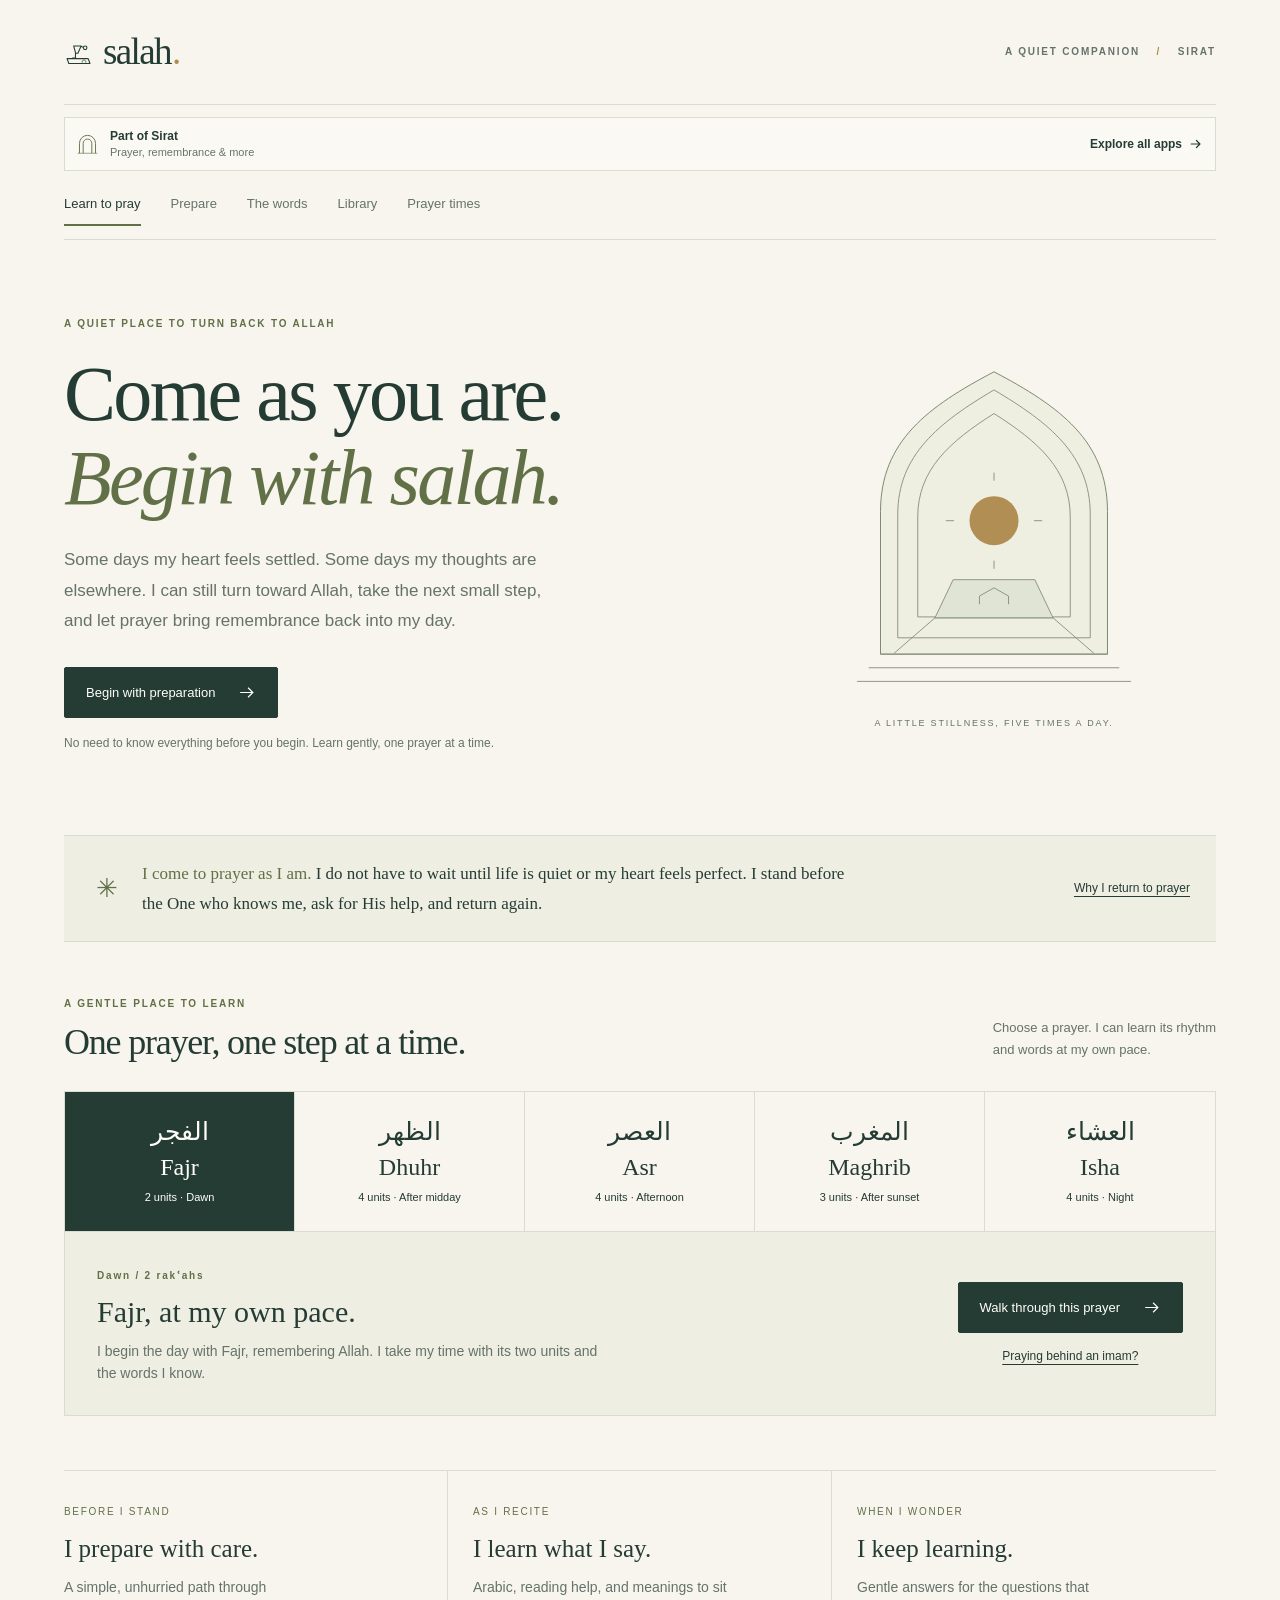
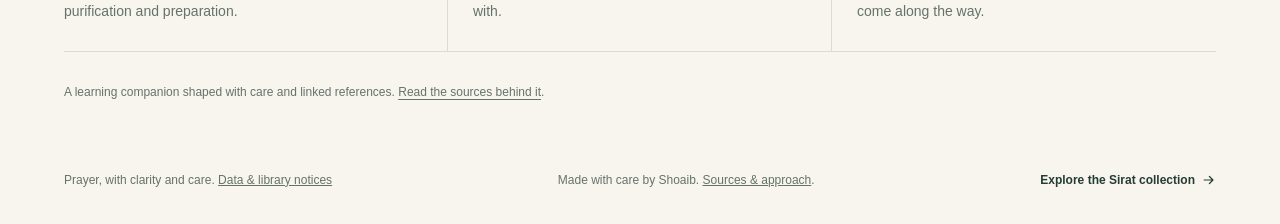
==== apps/web/index.html @ 53ff070e "Rewrite salah learning copy with a warmer voice" ====
<!doctype html>
<html lang="en">
<head>
  <meta charset="utf-8">
  <meta name="viewport" content="width=device-width, initial-scale=1">
  <meta name="color-scheme" content="light">
  <meta http-equiv="Content-Security-Policy" content="default-src 'self'; script-src 'self' 'wasm-unsafe-eval'; worker-src 'self'; connect-src 'self'; style-src 'self'; img-src 'self'; font-src 'self'; object-src 'none'; base-uri 'none'; form-action 'none'">
  <meta name="referrer" content="no-referrer">
  <link rel="icon" href="./salah-icon.png" type="image/png" sizes="512x512">
  <link rel="apple-touch-icon" href="./salah-icon.png">
  <title>Salah — Prayer, with clarity and care</title>
  <meta name="description" content="A quiet companion for learning salah, returning to prayer and understanding its words, one step at a time.">
  <link rel="stylesheet" href="./style.css">
  <link rel="stylesheet" href="./learn.css">
  <script type="module" src="./learn.js"></script>
</head>
<body>
  <a class="skip-link" href="#main-content">Skip to content</a>
  <div class="page">
    <header class="masthead">
      <a class="wordmark" href="./" aria-label="Salah home"><svg class="shared-mark" viewBox="0 0 48 48" fill="none" aria-hidden="true"><g stroke="currentColor" stroke-width="1.8" stroke-linecap="round" stroke-linejoin="round"><circle cx="35" cy="17" r="3"/><path d="M16 14h12l3 2M28 15l-5 11h-4M16 14l3 11v9h-5"/><path d="M5 35h35l3 8H8Z"/><path d="M30 41v-2l3-2 3 2v2" stroke-width="1.1"/></g></svg> salah<span class="wordmark-dot">.</span></a>
      <span class="edition">A QUIET COMPANION <span aria-hidden="true">/</span> SIRAT</span>
    </header>
    <nav class="collection-trail" aria-label="Sirat app collection"><a href="https://sirat-apps.pages.dev/" aria-label="Explore all apps in Sirat"><svg class="collection-trail-mark" viewBox="0 0 34 38" fill="none" aria-hidden="true"><path d="M4 34V18a13 13 0 0 1 26 0v16M10 34V18a7 7 0 0 1 14 0v16" stroke="currentColor" stroke-width="1.5"/><path d="M1 34h32" stroke="currentColor"/></svg><span class="collection-trail-copy"><strong>Part of Sirat</strong><small>Prayer, remembrance &amp; more</small></span><span class="collection-trail-action">Explore all apps<svg viewBox="0 0 16 16" fill="none" aria-hidden="true"><path d="M2.5 8h10m-4-4 4 4-4 4"/></svg></span></a></nav>
    <nav class="app-nav" aria-label="Salah sections">
        <a href="#learn">Learn to pray</a><a href="#prepare">Prepare</a><a href="#words">The words</a><a href="#library">Library</a><a href="#times">Prayer times</a>
      </nav>
    <main id="main-content" tabindex="-1">
      <section data-view="learn" class="learn-home" aria-labelledby="learn-title">
        <div class="learn-hero"><div><p class="eyebrow">A QUIET PLACE TO TURN BACK TO ALLAH</p>
          <h1 id="learn-title">Come as you are.<br><em>Begin with salah.</em></h1>
          <p class="hero-copy">Some days my heart feels settled. Some days my thoughts are elsewhere. I can still turn toward Allah, take the next small step, and let prayer bring remembrance back into my day.</p>
          <a class="solid-link" href="#prepare">Begin with preparation <svg viewBox="0 0 24 24" aria-hidden="true"><path d="M4 12h16m-6-6 6 6-6 6"/></svg></a>
          <p class="hero-footnote">No need to know everything before you begin. Learn gently, one prayer at a time.</p>
        </div><div class="prayer-art" aria-hidden="true"><svg viewBox="0 0 350 380" fill="none"><path class="arch-outer" d="M50 335V178C50 100 103 62 175 24c72 38 125 76 125 154v157Z"/><path d="M69 317V181c0-65 45-101 106-137 61 36 106 72 106 137v136Z"/><path d="M91 294V184c0-52 35-83 84-114 49 31 84 62 84 114v110Z"/><path d="M50 335h250M37 350h276M24 365h302M110 295h130"/><circle cx="175" cy="188" r="27"/><path d="M175 144v-9m0 106v-9m44-44h9m-106 0h9M65 334l45-39m175 39-45-39"/><path class="art-mat" d="M110 295l20-42h90l20 42Z"/><path d="M159 280v-9l16-9 16 9v9"/></svg><span>A LITTLE STILLNESS, FIVE TIMES A DAY.</span></div></div>
        <div class="heart-note"><span class="heart-note-mark" aria-hidden="true">✳</span><p><strong>I come to prayer as I am.</strong> I do not have to wait until life is quiet or my heart feels perfect. I stand before the One who knows me, ask for His help, and return again.</p><a href="#library/importance">Why I return to prayer</a></div>
        <div class="learn-heading"><div><p class="eyebrow">A GENTLE PLACE TO LEARN</p><h2>One prayer, one step at a time.</h2></div><p>Choose a prayer. I can learn its rhythm<br>and words at my own pace.</p></div>
        <div id="prayer-picker" class="prayer-picker" aria-label="Choose a prayer"></div>
        <div class="prayer-preview"><div><span id="prayer-kicker" class="eyebrow"></span><h3 id="prayer-name"></h3><p id="prayer-description"></p></div><div class="preview-action"><button id="start-guide" class="solid-link" type="button">Walk through this prayer <svg viewBox="0 0 24 24" aria-hidden="true"><path d="M4 12h16m-6-6 6 6-6 6"/></svg></button><a href="#library/congregation">Praying behind an imam?</a></div></div>
        <div class="learning-path"><a href="#prepare"><span>BEFORE I STAND</span><h3>I prepare with care.</h3><p>A simple, unhurried path through purification and preparation.</p></a><a href="#words"><span>AS I RECITE</span><h3>I learn what I say.</h3><p>Arabic, reading help, and meanings to sit with.</p></a><a href="#library"><span>WHEN I WONDER</span><h3>I keep learning.</h3><p>Gentle answers for the questions that come along the way.</p></a></div>
        <p class="editorial-note">A learning companion shaped with care and linked references. <a href="#sources">Read the sources behind it</a>.</p>
      </section>
      <section data-view="walk" hidden aria-labelledby="walk-title">
        <div class="section-head"><p class="eyebrow">I LEARN, ONE MOVEMENT AT A TIME</p><h1 id="walk-title">My prayer,<br><em>step by step.</em></h1><p>I can read and practise beforehand. When I pray, I turn my attention to Allah and leave the screen aside.</p></div>
        <div class="walk-toolbar"><a href="#learn">Choose another prayer</a><label class="inline-check"><input id="seated" type="checkbox"> Show guidance for limited mobility</label></div>
        <p id="ability-note" class="context-note" hidden>I stand when able; if I cannot, I sit, or lie on my side if sitting is not possible. If I cannot prostrate, I indicate it lower than bowing. I pray according to my ability. <a href="#library/ability">Read the guidance</a>.</p>
        <div class="walk-layout"><aside class="step-outline"><label for="step-jump">Jump to a step</label><select id="step-jump"></select><ol id="step-list"></ol></aside><div><article id="step-content" class="step-content" tabindex="-1"></article><div class="walk-controls"><button id="step-back" type="button">Previous</button><span id="step-progress" role="status"></span><button id="step-next" class="solid-link" type="button">Next step</button></div></div></div>
      </section>
      <section data-view="prepare" hidden aria-labelledby="prepare-title">
        <div class="section-head"><p class="eyebrow">BEFORE I STAND BEFORE ALLAH</p><h1 id="prepare-title">A little preparation.<br><em>Then I begin.</em></h1><p>I take a moment to prepare, without turning preparation into a burden. I do what I can with care, then place my trust in Allah.</p></div>
        <div class="essentials"><div><span>01</span><h3>I make room</h3><p>I look for a clean place, face the Qiblah as I am able, and let the day wait for a few moments.</p></div><div><span>02</span><h3>I prepare</h3><p>I attend to purification and suitable covering, taking each step gently and without excess.</p></div><div><span>03</span><h3>I turn with intention</h3><p>I know which prayer I am offering. What I carry in my heart is for Allah; no spoken formula is needed here.</p></div></div>
        <div class="learn-heading"><div><p class="eyebrow">WUḌŪ / ABLUTION</p><h2>I wash with care.</h2></div><p>One step at a time.<br>There is no need to rush.</p></div>
        <div class="wudu-layout"><div id="wudu-list" class="wudu-list" aria-label="Wuḍū steps"></div><article id="wudu-content" class="wudu-content" tabindex="-1"></article></div>
        <div class="learning-path"><a href="#library/footwear"><span>WHEN I NEED IT</span><h3>I learn about wiping over socks.</h3><p>A practical concession, with its conditions explained simply.</p></a><a href="#library/tayammum"><span>WHEN WATER IS NOT AN OPTION</span><h3>I learn tayammum.</h3><p>A clear beginning for purification with clean earth.</p></a><a href="#learn"><span>WHEN I AM READY</span><h3>I begin the prayer.</h3><p>I can walk through its rhythm, at my own pace.</p></a></div>
      </section>
      <section data-view="words" hidden aria-labelledby="words-title">
        <div class="section-head"><p class="eyebrow">WORDS THAT BRING ME BACK</p><h1 id="words-title">I learn the words.<br><em>I let them settle.</em></h1><p>I can begin with what I know and keep learning. The reading aid is here to help me start; a teacher can help me hear and shape each Arabic sound.</p></div>
        <div class="reader-tools"><label for="word-search">Find a recitation<input id="word-search" type="search" maxlength="100" placeholder="Try Fatiha, bowing or forgiveness"></label><label class="inline-check"><input id="show-translit" type="checkbox" checked> Reading aid</label><label class="inline-check"><input id="show-meaning" type="checkbox" checked> Meaning</label></div>
        <p id="word-count" class="result-count" role="status"></p><div id="word-list" class="word-list"></div>
        <p class="editorial-note">Qur’an: Ḥafṣ / Uthmani text, with Muhammad A. S. Abdel Haleem’s English translation, verified through quran.ai on 11 October 2026. Other English meanings are original study renderings, not Qur’an translations. <a href="#sources">Sources &amp; wording notes</a>.</p>
      </section>
      <section data-view="library" hidden aria-labelledby="library-title">
        <div class="section-head"><p class="eyebrow">QUESTIONS ARE PART OF LEARNING</p><h1 id="library-title">Room for<br><em>what I wonder.</em></h1><p>I do not have to understand everything in one sitting. I can find a simple explanation, read its source, and take the next step when I am ready.</p></div>
        <label class="library-search" for="topic-search">What would you like to understand?<input id="topic-search" type="search" maxlength="100" placeholder="Try socks, sitting, imam or prayer times"></label>
        <div id="topic-filters" class="topic-filters" aria-label="Filter topics"></div><p id="topic-count" class="result-count" role="status"></p><div id="topic-list" class="topic-list"></div>
      </section>
      <section data-view="sources" hidden aria-labelledby="sources-title">
        <div class="section-head"><p class="eyebrow">SOURCES, WITH GRATITUDE</p><h1 id="sources-title">I learn with care.<br><em>I name my sources.</em></h1><p>These notes are a starting point for learning. I keep the references close, and I turn to a trusted teacher when a personal question needs more care.</p></div>
        <div class="source-layout"><article class="source-book"><span class="eyebrow">MAIN READING REFERENCE</span><h2>A Simple Guide to<br>the Prophet’s Prayer</h2><p>Abu Khadeejah Abdul-Wāhid Alam<br>Salafi Publications · Third edition, November 2021<br>ISBN 9781902727585</p><p>Based on Shaykh Al-Albānī’s description of the prayer. This companion was shaped by reading the complete 59-page PDF.</p><a class="solid-link" href="https://abukhadeejah.com/prophets-prayer-beginners-illustrations/">Visit the author’s original guide</a></article>
        <div class="source-notes"><h3>How I shaped these notes</h3><p>I wrote original, brief explanations to help a learner follow one coherent beginner path. The main reading reference is the prayer description by Shaykh Al-Albānī, presented for English readers by Abu Khadeejah Abd al-Wāhid Alam. I do not reproduce or rehost their PDF, illustrations, or pages, and this companion is not endorsed by its author or publisher.</p><h3>My intention here</h3><p>I hope these words make it easier to learn and return to prayer. I am not a scholar, and this companion has not received independent scholarly review. It is a learning aid, not a fatwa or a judgment on anyone’s worship. For personal rulings, ask a qualified teacher you trust; for recitation, learn with someone who can listen and help.</p><h3>Respecting the source</h3><p>The PDF is © Salafi Publications 2021, all rights reserved. Its website explains the conditions for sharing and reuse. I link to the original rather than copy it here. Page links open the relevant place in that source.</p></div></div>
        <div class="source-bottom"><h3>Qur’an &amp; hadith</h3><p>Al-Fātiḥah (1:1–7) and Al-Ikhlāṣ (112:1–4): Arabic <code>ar-uthmani-hafs</code> and English <code>en-abdel-haleem</code>, fetched using quran.ai on 11 October 2026. The reflections on remembrance and prayer also link to Muhammad A. S. Abdel Haleem’s translation of Qur’an 13:28 and 29:45. Transliteration is an editorial reading aid.</p><p>Grounded with quran.ai: fetch_quran(1:1–7, 112:1–4, ar-uthmani-hafs); fetch_translation(1:1–7, 112:1–4, en-abdel-haleem); fetch_translation(13:28, 29:45, en-abdel-haleem).</p><h3>Your privacy &amp; offline access</h3><p>Searches, practice choices and calculations stay in this browser. There are no accounts, analytics, prayer records or paid APIs. Save the public app package in Prayer times for offline reopening. External source links need internet; normal hosting access logs are controlled by the hosting provider.</p><p>City search uses an adapted <a href="https://www.geonames.org/">GeoNames</a> snapshot (1 October 2026), under <a href="https://creativecommons.org/licenses/by/4.0/">CC BY 4.0</a>. City points are approximate. <a href="./THIRD-PARTY.md">All data &amp; software notices</a>.</p></div>
      </section>
      <section data-view="times" hidden aria-labelledby="times-title"><div class="section-head"><p class="eyebrow">LOCAL CALCULATION / RESEARCH PREVIEW</p><h1 id="times-title">Your place.<br><em>Your prayer times.</em></h1><p>Choose a city or coordinates, confirm the timezone, and select your community’s calculation settings. Independent accuracy and methodology review remain open.</p></div>
      <div class="workspace">
        <section class="selection" aria-labelledby="selection-title">
          <p class="eyebrow">01 / YOUR CHOICES</p>
          <h2 id="selection-title">A place.<br>A day. A method.</h2>
          <p class="muted">Search the offline city directory, use an available location fix or enter coordinates. The embedded map suggests a timezone; after you confirm it, the engine fills today's date.</p>
          <form id="schedule-form">
            <label for="city-search">Find a city · offline directory<input id="city-search" type="search" disabled maxlength="80" autocomplete="off" placeholder="City or town name" aria-describedby="city-status"></label><p id="city-status" class="field-help" role="status">Search larger towns and cities without sending your query to a server.</p><div id="city-results" class="city-results" aria-label="City matches"></div>
            <button id="device-location" class="location-button" type="button">Fill coordinates from device location <span aria-hidden="true">⌖</span></button>
            <button id="precise-location" class="location-retry-button" type="button" hidden>Retry once with a more precise location request</button>
            <p class="field-help location-help">A compass tells direction, not location. This starts with one energy-conscious browser request to fill latitude and longitude. If no fix is available, you may choose a more precise request, which can use more power. This page does not send coordinates to Salah or call an online lookup. Your device may use GPS, Wi-Fi, cellular, or a recent fix; some sources need internet. The result is an estimate, not exact. You can enter coordinates yourself.</p>
            <p id="location-status" class="location-status" role="status" aria-live="polite">Location permission is not requested unless you choose the button.</p>
            <div class="field-pair">
              <label>Latitude <span class="field-unit">degrees</span><input name="latitude_degrees" type="number" step="any" min="-90" max="90" placeholder="44.9778" required></label>
              <label>Longitude <span class="field-unit">degrees</span><input name="longitude_degrees" type="number" step="any" min="-180" max="180" placeholder="−93.2650" required></label>
            </div>
            <label>Time zone<select name="zone_id" aria-describedby="zone-help" required><option value="">Choose a time zone</option></select></label>
            <p id="zone-help" class="field-help" role="status">Open the list to choose from the embedded time zones. Type the first letters to jump to a name. Coordinates can suggest one automatically.</p>
            <label class="check-label"><input id="zone-confirmed" type="checkbox" required> This timezone applies to my selected location.</label>
            <label class="check-label"><input id="device-today" type="checkbox" checked> Use today's date automatically.</label>
            <label>Gregorian date<input name="local_date" type="date" min="1900-01-01" max="2100-12-31" aria-describedby="date-help" required></label>
            <p id="date-help" class="field-help" role="status">Confirm the timezone first. The Rust engine fills today in that zone. Pick or type another date here to switch to manual date.</p>
            <label>Fajr and Isha calculation<select name="method_id" required aria-describedby="method-help"><option value="">Choose a profile</option><option value="mwl-angles-18-17">Published sun angles · 18° / 17° (MWL table)</option><option value="research-15">15° / 15° · engineering comparison</option></select></label>
            <p id="method-help" class="field-help" aria-live="polite">I choose the Fajr and Isha calculation profile my local mosque uses. If I am unsure, I ask its imam.</p>
            <label>Asr calculation<select name="asr" required aria-describedby="asr-help"><option value="">Choose an Asr criterion</option><option value="standard">Standard · one extra object-height</option><option value="hanafi">Hanafi · two extra object-heights</option></select></label>
            <p id="asr-help" class="field-help">I choose the Asr setting my local mosque follows: Standard or Hanafi. If I am unsure, I ask its imam.</p>
            <button id="calculate" class="primary-button" type="submit" disabled>Calculate my schedule <span aria-hidden="true">→</span></button>
            <button id="example" class="text-button" type="button">Fill a Minneapolis research example</button>
            <p id="example-note" class="field-help" hidden>Example: 1 October 2026, published MWL angle parameters and Hanafi Asr. This is an explicit research configuration, not a recommended local default.</p>
          </form>
          <p id="engine-state" class="engine-state" role="status">Loading the local Rust engine…</p>
          <div class="offline-note"><button id="prepare-offline" class="text-button" type="button">Save this app for offline use</button><p id="offline-status" class="field-help" role="status">Calculation is local. Save the complete app package to reopen it without the server; location hardware availability is separate.</p></div>
        </section>
        <section class="schedule" aria-labelledby="schedule-title">
          <div class="schedule-heading"><p class="eyebrow">02 / YOUR SCHEDULE</p><span class="preview-tag">RESEARCH PREVIEW</span></div>
          <h2 id="schedule-title">Your day,<br>with clarity.</h2>
          <p id="schedule-context" class="muted">Your calculated schedule will appear here.</p>
          <details id="solar-evidence" class="solar-evidence" hidden>
            <summary>How have we checked the Sun model?</summary>
            <div id="solar-evidence-body"></div>
            <button id="download-audit" class="text-button" type="button">Download the selected comparison data ↓</button>
          </details>
          <p id="notice" class="notice" role="status" hidden></p>
          <p id="error" class="error" role="alert" hidden></p>
          <div id="empty" class="empty-state"><span class="empty-sun" aria-hidden="true">☼</span><p>Begin with your choices.<br>We will keep the details close.</p><span class="small-label">THIS PAGE SENDS NO COORDINATES TO SALAH</span></div>
          <div id="results"></div>
          <details id="provenance" class="provenance" hidden><summary>The choices behind this schedule</summary><div id="provenance-body"></div><button id="download" class="text-button" type="button">Download the complete JSON record ↓</button></details>
          <p class="research-note">This engine is under development. Independent accuracy and Islamic-methodology review remain open. These are calculated beginnings; your mosque's timetable and iqamah may differ. High-latitude alternatives are not applied in this preview.</p>
        </section>
      </div>
      </section>
    </main>
    <footer><span>Prayer, with clarity and care. <a href="./THIRD-PARTY.md">Data &amp; library notices</a></span><span>Made with care by Shoaib. <a href="#sources">Sources &amp; approach</a>.</span><a class="collection-footer-link" href="https://sirat-apps.pages.dev/">Explore the Sirat collection<svg viewBox="0 0 16 16" fill="none" aria-hidden="true"><path d="M2.5 8h10m-4-4 4 4-4 4"/></svg></a></footer>
  </div>
  <noscript><p class="no-script">Enable JavaScript for the interactive learning companion and local calculation. You can also <a href="https://abukhadeejah.com/prophets-prayer-beginners-illustrations/">read the original prayer guide</a>.</p></noscript>
</body>
</html>
---- apps/web/style.css ----
:root { --paper: #f7f5ee; --ink: #253c35; --muted: #65736b; --line: #d8ddd1; --olive: #617046; --white: #fffef9; --accent: #b08b4c; }
* { box-sizing: border-box; }
body { margin: 0; color: var(--ink); background: var(--paper); font-family: "Helvetica Neue", Verdana, sans-serif; font-size: 16px; line-height: 1.55; }
button, input, select { font: inherit; }
button, summary { cursor: pointer; }
a { color: inherit; }
.page { max-width: 1300px; margin: auto; padding: 0 64px; }
.masthead { height: 105px; display: flex; justify-content: space-between; align-items: center; border-bottom: 1px solid var(--line); }
.wordmark { font-family: "Palatino Linotype", Palatino, Georgia, serif; font-size: 37px; text-decoration: none; letter-spacing: -1.6px; display: flex; align-items: center; gap: 10px; }
.mark { color: var(--olive); font-family: Georgia, serif; font-size: 27px; font-weight: normal; letter-spacing: 0; }
.wordmark-dot { color: var(--accent); margin-left: -9px; }
.edition, .eyebrow, .small-label, .preview-tag { font-size: 10px; letter-spacing: 1.8px; font-weight: 600; }
.edition { color: var(--muted); }
.edition span { margin: 0 12px; color: var(--accent); }
.intro { display: grid; grid-template-columns: 1.25fr 1fr; gap: 50px; padding: 67px 0 62px; align-items: center; }
.eyebrow { color: var(--olive); margin: 0 0 20px; }
h1, h2 { font-family: "Palatino Linotype", Palatino, Georgia, serif; font-weight: 400; line-height: 1.04; letter-spacing: -2px; margin: 0; }
h1 { font-size: clamp(58px, 6.8vw, 91px); }
h1 em { font-weight: 400; color: var(--olive); }
.intro-copy { max-width: 445px; color: var(--muted); margin: 25px 0 0; line-height: 1.8; }
.intention { text-align: center; padding-top: 16px; }
.intention p { font-family: Georgia, serif; font-size: 21px; line-height: 1.5; margin: 24px 0 14px; }
.small-label { letter-spacing: 1.3px; color: var(--muted); font-size: 9px; }
.orbit { width: 170px; height: 100px; border-radius: 170px 170px 0 0; border: 1px solid #c5cbb7; border-bottom: 1px solid var(--accent); margin: 0 auto; position: relative; }
.orbit::before { content: ""; position: absolute; inset: 16px 16px 0; border: 1px solid #d5d9c8; border-radius: 150px 150px 0 0; border-bottom: none; }
.orbit span { position: absolute; width: 20px; height: 20px; border-radius: 50%; background: var(--accent); bottom: -10px; left: 75px; }
.workspace { display: grid; grid-template-columns: 370px minmax(0, 1fr); border: 1px solid var(--line); background: var(--white); }
.selection { padding: 35px; border-right: 1px solid var(--line); background: #f0f1e8; }
h2 { font-size: 43px; letter-spacing: -1.3px; }
.muted { color: var(--muted); font-size: 14px; line-height: 1.7; }
form { margin-top: 27px; }
label { display: block; font-size: 12px; font-weight: 600; margin-top: 19px; }
.field-unit { font-size: 10px; color: var(--muted); font-weight: 400; }
input, select { width: 100%; min-height: 46px; border: 1px solid #c7cebe; border-radius: 3px; background: var(--white); color: var(--ink); padding: 10px; margin-top: 7px; font-size: 14px; }
input::placeholder { color: #7b877b; }
.check-label { display: flex; align-items: flex-start; gap: 9px; font-size: 12px; font-weight: 400; line-height: 1.6; }
.check-label input { width: 17px; min-height: 17px; height: 17px; flex: 0 0 17px; margin: 2px 0 0; padding: 0; accent-color: var(--olive); }
.field-pair { display: grid; grid-template-columns: 1fr 1fr; gap: 12px; }
.field-pair label { margin-top: 0; }
.field-help { color: var(--muted); font-size: 12px; margin: 7px 0 0; line-height: 1.65; }
.location-button { display: flex; justify-content: space-between; align-items: center; width: 100%; border: 1px solid #8f9b84; background: transparent; color: var(--ink); padding: 12px; border-radius: 3px; text-align: left; font-size: 13px; }
.location-button:hover:not(:disabled) { background: #e6e9dc; }
.location-button:disabled { opacity: .55; cursor: wait; }
.location-retry-button { border: 0; background: transparent; color: var(--olive); padding: 9px 0 0; text-align: left; text-decoration: underline; text-underline-offset: 3px; font-size: 12px; }
.location-retry-button:disabled { opacity: .55; cursor: wait; }
.location-help { margin-bottom: 10px; }
.location-status { min-height: 18px; margin: 8px 0 19px; color: var(--olive); font-size: 12px; line-height: 1.6; }
.location-status.problem { color: #753c2d; }
.primary-button { display: flex; justify-content: space-between; align-items: center; width: 100%; border: 1px solid var(--ink); background: var(--ink); color: white; padding: 14px 15px; border-radius: 3px; margin-top: 26px; font-size: 13px; }
.primary-button:hover { background: #365249; }
button:disabled { opacity: .55; cursor: wait; }
.text-button { background: transparent; border: 0; color: var(--olive); padding: 11px 0; text-align: left; font-size: 11px; text-decoration: underline; text-underline-offset: 4px; }
.engine-state { color: var(--muted); font-size: 11px; border-top: 1px solid #d1d7c7; padding-top: 16px; margin: 20px 0 0; }
.schedule { padding: 35px 43px; min-width: 0; }
.schedule-heading { display: flex; justify-content: space-between; align-items: baseline; gap: 12px; }
.preview-tag { font-size: 8px; letter-spacing: 1px; color: var(--olive); border: 1px solid var(--line); border-radius: 2px; padding: 4px 7px; white-space: nowrap; }
.empty-state { min-height: 290px; display: flex; align-items: center; justify-content: center; flex-direction: column; text-align: center; color: var(--muted); border-top: 1px solid var(--line); border-bottom: 1px solid var(--line); margin-top: 24px; }
.empty-state p { font-family: Georgia, serif; font-size: 19px; line-height: 1.6; }
.empty-sun { font-size: 47px; line-height: 1; color: var(--accent); }
.notice, .error { padding: 13px 15px; font-size: 13px; border-left: 3px solid var(--accent); background: #f4f0e2; }
.error { color: #753c2d; border-color: #a46550; background: #f7ede8; }
.cycle-label { font-size: 13px; color: var(--muted); margin-top: 24px; }
.prayer { border-top: 1px solid var(--line); }
.prayer > summary { padding: 17px 0; list-style: none; display: grid; grid-template-columns: minmax(95px, 1fr) auto 15px; gap: 12px; align-items: center; }
.prayer > summary::-webkit-details-marker { display: none; }
.prayer > summary::after { content: "+"; color: var(--olive); justify-self: end; font-size: 16px; }
.prayer[open] > summary::after { content: "−"; }
.prayer-name { font-family: Georgia, serif; font-size: 21px; }
.prayer.observation .prayer-name { font-size: 18px; color: var(--muted); }
.prayer-time { font-size: 22px; font-variant-numeric: tabular-nums; letter-spacing: -.4px; text-align: right; }
.prayer-day { display: block; font-size: 11px; letter-spacing: 0; color: var(--muted); }
.missing { font-size: 14px; color: var(--muted); }
.explanation { font-size: 12px; color: var(--muted); padding: 0 0 18px; margin: 0; line-height: 1.8; }
.provenance { border-top: 1px solid var(--line); margin-top: 12px; padding-top: 18px; font-size: 12px; }
.provenance > summary { color: var(--olive); }
.provenance dl { display: grid; grid-template-columns: 85px minmax(0, 1fr); gap: 8px 14px; margin: 20px 0 6px; }
.provenance dt { color: var(--muted); }
.provenance dd { margin: 0; overflow-wrap: anywhere; }
.solar-evidence { border: 1px solid var(--line); background: #f7f7f0; margin: 22px 0; padding: 16px; font-size: 12px; line-height: 1.7; }
.solar-evidence > summary { color: var(--olive); font-size: 13px; font-weight: 600; }
.solar-evidence p { color: var(--muted); }
.evidence-result { border-left: 2px solid #b08b4c; padding: 1px 0 1px 12px; margin: 14px 0; }
.evidence-result p { margin: 4px 0; }
.evidence-limitations { margin-top: 12px; }
.evidence-limitations ul { padding-left: 20px; color: var(--muted); }
.evidence-footnote { font-size: 10px; overflow-wrap: anywhere; }
.evidence-reference { overflow-wrap: anywhere; font-size: 11px; }
.research-note { color: var(--muted); font-size: 11px; line-height: 1.8; border-top: 1px solid var(--line); padding-top: 20px; margin-top: 28px; }
footer { display: flex; justify-content: space-between; gap: 24px; padding: 27px 0 35px; font-size: 10px; color: var(--muted); }
:focus-visible { outline: 3px solid #ac8847; outline-offset: 3px; }
[hidden] { display: none !important; }
@media (max-width: 1000px) { .page { padding: 0 32px; } .workspace { grid-template-columns: 330px minmax(0, 1fr); } .selection { padding: 28px; } .schedule { padding: 28px; } }
@media (max-width: 760px) { .page { padding: 0 20px; } .masthead { height: 83px; } .intro { grid-template-columns: 1fr; padding: 43px 0; gap: 20px; } .intention { display: none; } h1 { font-size: 66px; } .intro-copy { font-size: 14px; } .workspace { grid-template-columns: 1fr; } .selection { border-right: none; border-bottom: 1px solid var(--line); } .selection h2 br, .schedule h2 br { display: none; } h2 { font-size: 34px; line-height: 1.15; } .schedule-heading { flex-wrap: wrap; } footer { flex-direction: column; gap: 7px; } }

.shared-mark { width: 29px; height: 34px; display: block; flex: 0 0 auto; color: var(--ink); }

/* Keep the collection route visible without competing with the Salah controls. */
.collection-trail { margin-top: 12px; }
.collection-trail > a { min-height: 54px; display: flex; align-items: center; gap: 12px; padding: 7px 12px; border: 1px solid var(--line); background: rgb(255 254 249 / 56%); color: var(--ink); text-decoration: none; transition: background .18s ease, border-color .18s ease; }
.collection-trail > a:hover { background: var(--white); border-color: var(--muted); }
.collection-trail > a:focus-visible, .collection-footer-link:focus-visible { outline: 2px solid var(--olive); outline-offset: 3px; }
.collection-trail-mark { width: 21px; height: 24px; flex: 0 0 auto; color: var(--olive); }
.collection-trail-copy { display: flex; flex-direction: column; gap: 1px; line-height: 1.3; }
.collection-trail-copy strong { font-size: 11px; font-weight: 650; }
.collection-trail-copy small { color: var(--muted); font-size: 9px; }
.collection-trail-action { display: inline-flex; align-items: center; gap: 7px; margin-left: auto; font-size: 10px; font-weight: 650; white-space: nowrap; }
.collection-trail-action svg, .collection-footer-link svg { width: 14px; height: 14px; stroke: currentColor; stroke-width: 1.4; stroke-linecap: round; stroke-linejoin: round; }
.collection-footer-link { display: inline-flex; align-items: center; gap: 7px; color: var(--ink); font-size: 10px; font-weight: 600; text-decoration: none; white-space: nowrap; }
.collection-footer-link:hover { text-decoration: underline; text-underline-offset: 4px; }
@media(max-width:760px) {
  .collection-trail { margin-top: 9px; }
  .collection-trail > a { min-height: 50px; gap: 9px; padding: 6px 9px; }
  .collection-trail-mark { width: 19px; height: 22px; }
  .collection-trail-copy strong { font-size: 10px; }
  .collection-trail-copy small { font-size: 8px; }
  .collection-trail-action { gap: 4px; font-size: 9px; }
  .collection-footer-link { min-height: 42px; }
}
@media(max-width:380px) { .collection-trail > a { padding-inline: 7px; } .collection-trail-action { font-size: 8px; } }
---- apps/web/learn.css ----
/* A quiet editorial companion: paper, ink, and generous reading space. */
.skip-link{position:absolute;left:20px;top:-80px;z-index:10;padding:12px;background:var(--ink);color:white}.skip-link:focus{top:12px}
.app-nav{display:flex;gap:30px;border-bottom:1px solid var(--line);padding:13px 0;overflow-x:auto}.app-nav a{padding:10px 0;white-space:nowrap;text-decoration:none;font-size:13px;color:var(--muted);border-bottom:2px solid transparent}.app-nav a[aria-current]{border-color:var(--olive);color:var(--ink)}
.learn-hero{display:grid;grid-template-columns:1.5fr 1fr;align-items:center;gap:42px;padding:76px 0 62px}.learn-hero h1,.section-head h1{font-size:clamp(48px,6.1vw,78px);line-height:1.08;letter-spacing:-2.7px}.hero-copy{font-size:17px;line-height:1.8;max-width:490px;color:var(--muted);margin:25px 0 30px}.hero-footnote{font-size:12px;color:var(--muted);margin-top:16px}
.solid-link{display:inline-flex;align-items:center;justify-content:center;gap:22px;border:1px solid var(--ink);border-radius:2px;background:var(--ink);color:var(--white);text-decoration:none;padding:15px 21px;min-height:48px;font-size:13px;font-weight:500;line-height:1.5;transition:background .15s}.solid-link:hover{background:#40584d}.solid-link svg{width:19px;height:19px;fill:none;stroke:currentColor;stroke-width:1.5;flex-shrink:0}
.prayer-art{text-align:center;padding:0 28px}.prayer-art svg{width:100%;max-height:345px;stroke:#859077;stroke-width:1}.prayer-art .arch-outer{fill:#eeeee1;stroke:#718066}.prayer-art .art-mat{fill:#e0e4d4}.prayer-art circle{fill:#b18e54;stroke:none}.prayer-art>span{font-size:9px;letter-spacing:1.8px;color:var(--muted);display:block;margin-top:15px}
.learn-heading{display:flex;align-items:end;justify-content:space-between;gap:24px;margin:20px 0 30px}.learn-heading h2{font-size:36px;letter-spacing:-1.2px}.learn-heading .eyebrow{margin-bottom:12px}.learn-heading>p{font-size:13px;color:var(--muted);margin:0;line-height:1.7}
.heart-note{display:grid;grid-template-columns:34px minmax(0,1fr) auto;align-items:center;gap:18px;margin:8px 0 54px;padding:23px 26px;border-block:1px solid var(--line);background:#eeeee3}.heart-note-mark{font:26px Georgia,serif;color:var(--olive);text-align:center}.heart-note p{font:17px/1.75 Georgia,serif;color:var(--ink);max-width:720px;margin:0}.heart-note p strong{font-weight:400;color:var(--olive)}.heart-note>a{font-size:12px;white-space:nowrap;text-underline-offset:4px}
.prayer-picker{display:grid;grid-template-columns:repeat(5,minmax(0,1fr));border:1px solid var(--line)}.prayer-picker button{background:transparent;color:var(--ink);border:0;border-right:1px solid var(--line);padding:25px 12px;display:flex;align-items:center;flex-direction:column;gap:8px;min-width:0}.prayer-picker button:last-child{border-right:0}.prayer-picker button[aria-pressed=true]{background:var(--ink);color:var(--white)}.prayer-picker strong{font:24px Georgia,serif;font-weight:400}.prayer-picker button>span:last-child{font-size:11px}.prayer-ar{font:25px 'Geeza Pro','Traditional Arabic',serif}.prayer-picker button:hover{box-shadow:inset 0 -3px 0 var(--accent)}
.prayer-preview{display:flex;justify-content:space-between;gap:32px;align-items:center;padding:30px 32px;border:1px solid var(--line);border-top:0;background:#eeeee3}.prayer-preview h3{font:30px Georgia,serif;margin:8px 0 12px}.prayer-preview p{font-size:14px;max-width:520px;color:var(--muted);margin:0}.prayer-preview .eyebrow{font-size:10px}.preview-action{display:flex;flex-direction:column;align-items:center;gap:14px;flex-shrink:0}.preview-action>a{font-size:12px;text-underline-offset:4px}
.learning-path{display:grid;grid-template-columns:repeat(3,minmax(0,1fr));margin:54px 0 30px;border-top:1px solid var(--line);border-bottom:1px solid var(--line)}.learning-path>a{padding:27px 25px;text-decoration:none;border-right:1px solid var(--line)}.learning-path>a:first-child{padding-left:0}.learning-path>a:last-child{border-right:0}.learning-path>a:hover h3{text-decoration:underline;text-underline-offset:5px}.learning-path span{font-size:10px;letter-spacing:1.7px;color:var(--olive)}.learning-path h3{font:25px Georgia,serif;font-weight:400;margin:13px 0}.learning-path p{font-size:14px;color:var(--muted);line-height:1.7;margin:0;max-width:260px}.editorial-note{font-size:12px;color:var(--muted);line-height:1.8;margin:26px 0 40px}.editorial-note a{text-underline-offset:3px}
.section-head{padding:58px 0 36px}.section-head>p:last-child{max-width:690px;font-size:16px;color:var(--muted);line-height:1.8;margin:25px 0 0}.section-head h1 em{color:var(--olive)}.section-head .eyebrow{margin-bottom:20px}
.essentials{display:grid;grid-template-columns:repeat(3,1fr);gap:35px;padding:27px 0;border-block:1px solid var(--line)}.essentials span{font:italic 27px Georgia,serif;color:var(--accent)}.essentials h3{font:23px Georgia,serif;margin:13px 0}.essentials p{font-size:14px;color:var(--muted);line-height:1.8;margin:0}
.wudu-layout{display:grid;grid-template-columns:260px 1fr;border:1px solid var(--line);background:var(--white)}.wudu-list{background:#eeeee3;border-right:1px solid var(--line)}.wudu-list button{display:block;width:100%;text-align:left;border:0;border-bottom:1px solid var(--line);background:transparent;padding:16px 25px;font-size:13px;color:var(--ink);min-height:50px}.wudu-list button:last-child{border:0}.wudu-list button[aria-pressed=true]{background:var(--ink);color:var(--white)}.wudu-content{padding:34px 45px;display:flex;flex-direction:column;align-items:start;justify-content:center;min-height:360px}.wudu-number{font:italic 58px Georgia,serif;color:var(--accent)}.wudu-content h3{font:32px Georgia,serif;margin:15px 0}.wudu-content p{max-width:570px;font-size:16px;line-height:1.85;color:var(--muted)}.wudu-content>a{font-size:12px}.wudu-controls{display:flex;gap:12px;margin-top:30px}.wudu-controls button,.walk-controls>button:first-child{border:1px solid var(--line);background:transparent;color:var(--ink);padding:12px 18px;min-height:46px;font-size:13px}button:disabled{opacity:.45;cursor:default}
.walk-toolbar{display:flex;justify-content:space-between;align-items:center;gap:25px;padding:15px 0;border-block:1px solid var(--line);margin-bottom:28px;font-size:13px}.inline-check{display:flex;align-items:center;gap:10px;margin:0;font-size:13px;font-weight:400}.inline-check input{width:18px;height:18px;min-height:18px;margin:0;accent-color:var(--ink)}.context-note{padding:18px 22px;border-left:3px solid var(--accent);background:#edeee4;font-size:14px;line-height:1.8}
.walk-layout{display:grid;grid-template-columns:245px minmax(0,1fr);gap:40px}.step-outline label{margin:0}.step-outline ol{list-style:none;padding:0;max-height:540px;overflow-y:auto;margin:22px 0}.step-outline button{display:block;width:100%;text-align:left;background:none;border:0;border-left:2px solid var(--line);padding:11px 13px;font-size:12px;color:var(--muted);line-height:1.6}.step-outline button[aria-current=step]{border-color:var(--olive);color:var(--ink);background:#e9ecdf}.step-content{background:var(--white);border:1px solid var(--line);padding:38px;scroll-margin-top:20px;min-height:360px}.step-content h2{font-size:36px;line-height:1.15}.step-instruction{font-size:16px;line-height:1.85;color:var(--muted)}.step-source{font-size:12px;line-height:1.7;margin:25px 0}.step-recitation{border-top:1px solid var(--line)}.step-recitation>summary{padding:17px 0;font-size:14px}.walk-controls{display:flex;gap:15px;align-items:center;justify-content:space-between;margin:22px 0 48px}.walk-controls>span{font-size:12px;color:var(--muted)}.closing-line{font:italic 25px Georgia,serif;margin:35px 0}
.reader-tools{display:flex;align-items:center;gap:25px;padding:20px 0;border-block:1px solid var(--line)}.reader-tools>label:first-child{flex:1;max-width:520px;margin:0}.result-count{font-size:12px;color:var(--muted);margin:22px 0}.word-list{display:grid;grid-template-columns:repeat(2,minmax(0,1fr));gap:20px}.recitation{border:1px solid var(--line);background:var(--white);padding:28px;min-width:0}.recitation h3{font:25px Georgia,serif;font-weight:400;line-height:1.3;margin:0 0 24px}.recitation>.arabic{margin-top:14px}.arabic{font-family:'Geeza Pro','Traditional Arabic','Noto Naskh Arabic',serif;font-size:30px;line-height:2.1;font-weight:400;text-align:right;word-spacing:2px;letter-spacing:0;color:#203b32;overflow-wrap:break-word}.translit{font-size:14px;color:var(--olive);line-height:1.9}.meaning{font-size:15px;color:var(--muted);line-height:1.8}.recitation-note{font-size:12px;line-height:1.8;padding-top:15px;border-top:1px solid var(--line);color:var(--muted)}.recitation>a,.source-caption{font-size:11px;color:var(--muted);line-height:1.7}.verse{padding:15px 0;border-bottom:1px solid var(--line)}.verse .arabic{margin:0 0 12px}.verse-number{font-size:10px;color:var(--muted)}.verse .meaning,.verse .translit{margin:8px 0}.hide-translit .translit,.hide-meaning .meaning{display:none}.recitation.compact{padding:12px 0 20px;border:0;background:transparent}.recitation.compact>h3{display:none}.recitation.compact .arabic{font-size:32px}.source-caption{margin-top:20px}
.library-search{max-width:650px;margin:0}.library-search input{padding:16px;font-size:16px;min-height:54px}.topic-filters{display:flex;flex-wrap:wrap;gap:8px;margin-top:20px}.topic-filters button{padding:10px 16px;min-height:44px;border:1px solid var(--line);color:var(--ink);background:transparent;border-radius:30px;font-size:12px}.topic-filters button[aria-pressed=true]{background:var(--ink);color:white;border-color:var(--ink)}.topic{border-top:1px solid var(--line);scroll-margin-top:20px}.topic:last-child{border-bottom:1px solid var(--line);margin-bottom:45px}.topic>summary{list-style:none;display:grid;grid-template-columns:160px 1fr 25px;gap:20px;align-items:center;padding:25px 5px}.topic>summary::-webkit-details-marker{display:none}.topic-category{font-size:11px;color:var(--olive)}.topic strong{font:26px Georgia,serif;font-weight:400;line-height:1.35}.topic-plus{font:24px Georgia,serif}.topic[open] .topic-plus{transform:rotate(45deg)}.topic-body{max-width:780px;padding:0 35px 28px 185px;box-sizing:content-box}.topic-body p{line-height:1.85;font-size:15px;color:var(--muted);margin:0 0 17px}.topic-references{display:flex;flex-wrap:wrap;gap:12px 24px;font-size:12px;line-height:1.8}.topic-references a{overflow-wrap:anywhere}
.source-layout{display:grid;grid-template-columns:1fr 1.15fr;gap:55px;margin:12px 0 45px}.source-book{background:var(--ink);color:var(--white);padding:40px;align-self:start}.source-book .eyebrow{color:#ced6bd}.source-book h2{font-size:38px;margin:35px 0 25px;line-height:1.2}.source-book p{font-size:14px;line-height:1.9;color:#dee4d7}.source-book .solid-link{background:#f3f3e8;color:var(--ink);margin-top:20px}.source-notes h3,.source-bottom h3{font:25px Georgia,serif;font-weight:400;margin:0 0 12px}.source-notes p,.source-bottom p{font-size:14px;line-height:1.9;color:var(--muted);margin:0 0 24px}.source-notes>a{display:block;margin-bottom:28px;font-size:13px}.source-bottom{border-top:1px solid var(--line);padding-top:30px;max-width:850px}.source-bottom code{font-size:12px;overflow-wrap:anywhere}
.city-results button{display:block;width:100%;text-align:left;padding:12px;border:1px solid var(--line);background:var(--white);color:var(--ink);font-size:13px;min-height:48px}.city-results button:hover{background:#e4e9d9}.city-results small{display:block;color:var(--muted);font-size:11px}.no-script{padding:25px}.collection-trail-copy small{font-size:11px}.collection-trail-copy strong,.collection-trail-action,.collection-footer-link{font-size:12px}footer{font-size:12px;flex-wrap:wrap}.research-note{font-size:13px}.field-help{font-size:12px}.edition{font-size:10px}.word-list,.walk-layout,.wudu-layout{margin-bottom:35px}
@media(min-width:1400px){.learn-hero{padding-top:90px;padding-bottom:80px}.prayer-art svg{max-height:380px}}
@media(max-width:1000px){.learn-hero{gap:25px}.prayer-art{padding:0 5px}.prayer-preview{padding:26px;gap:25px}.preview-action{flex-shrink:1}.walk-layout{grid-template-columns:190px minmax(0,1fr);gap:22px}.step-content{padding:28px}.topic-body{padding-left:140px}.topic>summary{grid-template-columns:115px 1fr 20px}.source-layout{gap:30px}.reader-tools{flex-wrap:wrap}.reader-tools>label:first-child{min-width:100%;max-width:none}}
@media(max-width:760px){.heart-note{grid-template-columns:25px 1fr;gap:10px 14px;margin:0 0 38px;padding:19px 14px}.heart-note-mark{grid-row:span 2;font-size:22px}.heart-note p{font-size:15px}.heart-note>a{grid-column:2;white-space:normal}.app-nav{gap:23px;padding:8px 0}.app-nav a{font-size:12px;min-height:44px}.learn-hero{grid-template-columns:1fr;gap:20px;padding:40px 0}.learn-hero h1,.section-head h1{font-size:clamp(43px,9vw,66px);letter-spacing:-1.8px}.hero-copy{font-size:15px;margin:22px 0}.prayer-art{display:none}.hero-footnote{font-size:11px}.eyebrow{font-size:9px;letter-spacing:1.3px}.learn-heading{display:block;margin:15px 0 22px}.learn-heading h2{font-size:31px}.learn-heading>p{margin-top:15px}.learn-heading>p br{display:none}.prayer-picker{grid-template-columns:repeat(5,minmax(0,1fr))}.prayer-picker button{padding:17px 3px;gap:7px}.prayer-picker strong{font-size:17px}.prayer-ar{font-size:21px}.prayer-picker button>span:last-child{font-size:0}.prayer-picker button>span:last-child::first-letter{font-size:11px}.prayer-preview{display:block;padding:25px 20px}.prayer-preview h3{font-size:27px}.preview-action{align-items:start;margin-top:22px}.preview-action .solid-link{width:100%}.learning-path{grid-template-columns:1fr;margin-top:34px}.learning-path>a,.learning-path>a:first-child{padding:23px 0;border-right:0;border-bottom:1px solid var(--line)}.learning-path>a:last-child{border:0}.learning-path h3{margin:10px 0}.learning-path p{max-width:none}.section-head{padding:38px 0 28px}.section-head>p:last-child{font-size:14px;margin-top:20px}.essentials{grid-template-columns:1fr;gap:24px}.essentials>div{position:relative;padding-left:45px}.essentials span{position:absolute;left:0;top:8px}.essentials h3{font-size:22px;margin-top:8px}.wudu-layout{grid-template-columns:1fr}.wudu-list{display:flex;overflow:auto;border-right:0;border-bottom:1px solid var(--line)}.wudu-list button{white-space:nowrap;min-width:max-content;border:0;padding:15px}.wudu-content{padding:28px;min-height:330px}.wudu-content h3{font-size:29px}.wudu-content p{font-size:15px}.wudu-number{font-size:43px}.walk-toolbar{align-items:start;flex-direction:column;gap:18px}.walk-layout{grid-template-columns:1fr;gap:22px}.step-outline ol{display:none}.step-content{padding:23px;min-height:340px}.step-content h2{font-size:31px}.step-instruction{font-size:15px}.walk-controls{gap:7px}.walk-controls>span{font-size:11px;text-align:center}.walk-controls .solid-link{padding:12px 15px}.word-list{grid-template-columns:1fr}.recitation{padding:24px}.arabic,.recitation.compact .arabic{font-size:29px}.reader-tools{gap:18px}.topic>summary{grid-template-columns:1fr 20px;gap:8px;padding:22px 0}.topic-category{grid-column:1/-1}.topic strong{font-size:24px}.topic-body{padding:0 0 20px;max-width:none}.source-layout{grid-template-columns:1fr;gap:32px}.source-book{padding:28px}.source-book h2{font-size:33px}.source-book .solid-link{padding:13px}.collection-trail-action{font-size:11px}.collection-trail-copy small{font-size:10px}.edition{font-size:8px;letter-spacing:1px}.edition span{margin:0 5px}}
@media(prefers-reduced-motion:reduce){*{scroll-behavior:auto!important;transition:none!important}}
@media print{.masthead,.app-nav,.collection-trail,footer,.reader-tools,.topic-filters,.walk-controls,.step-outline,.walk-toolbar{display:none}.page{padding:0}.recitation,.topic{break-inside:avoid}.word-list{display:block}.recitation{margin-bottom:15px}.step-content{border:0}.walk-layout{display:block}}
#main-content:focus{outline:none}
@media(max-width:760px){.app-nav{display:grid;grid-template-columns:repeat(5,minmax(0,1fr));gap:7px;overflow:visible}.app-nav a{white-space:normal;text-align:center;display:flex;align-items:center;justify-content:center;font-size:12px;line-height:1.4}.prayer-picker button>span:last-child{font-size:10px}.prayer-time-label{display:none}.learn-heading>p br::after{content:' '}}
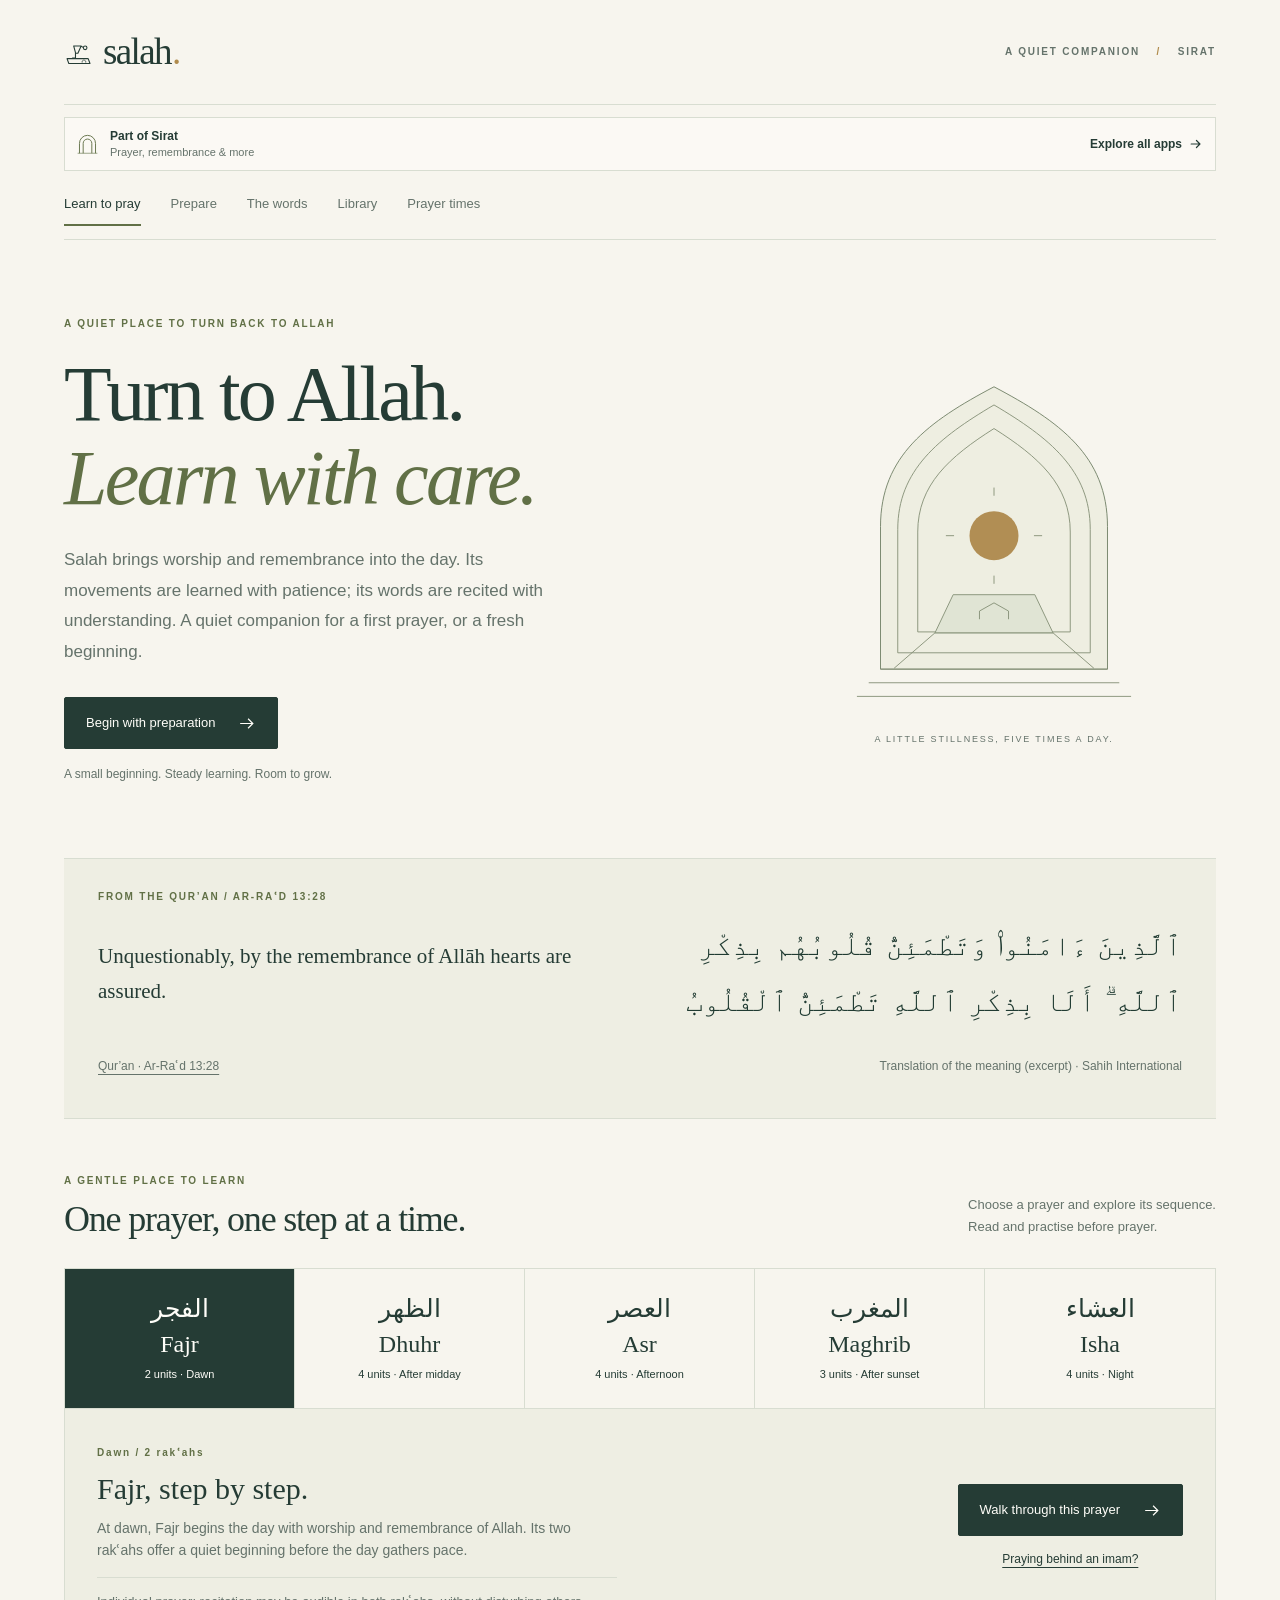
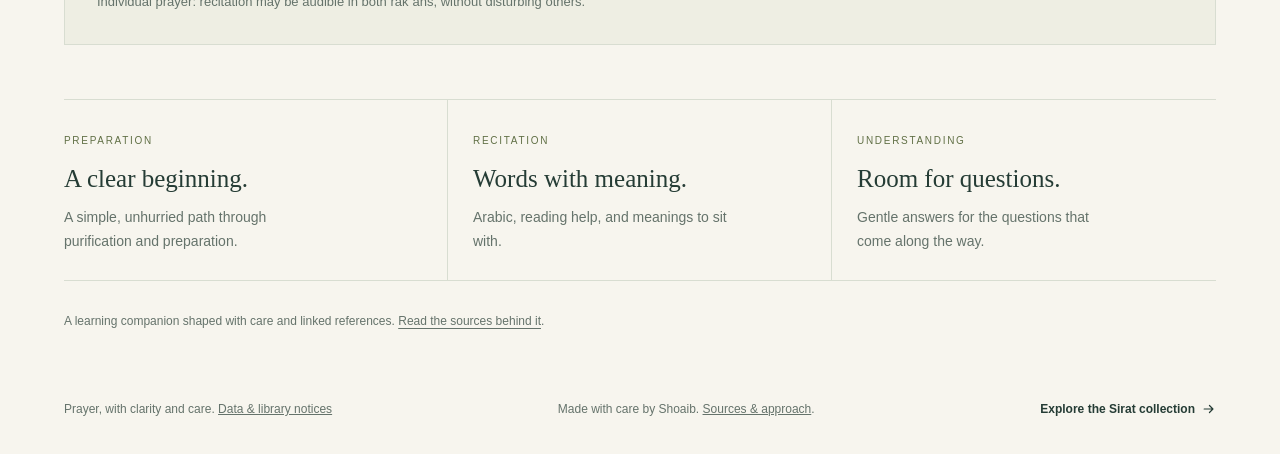
==== commit 352029d3: "Polish prayer learning with clear teaching and primary sources" ====
--- a/apps/web/index.html
+++ b/apps/web/index.html
@@ -28,47 +28,51 @@
     <main id="main-content" tabindex="-1">
       <section data-view="learn" class="learn-home" aria-labelledby="learn-title">
         <div class="learn-hero"><div><p class="eyebrow">A QUIET PLACE TO TURN BACK TO ALLAH</p>
-          <h1 id="learn-title">Come as you are.<br><em>Begin with salah.</em></h1>
-          <p class="hero-copy">Some days my heart feels settled. Some days my thoughts are elsewhere. I can still turn toward Allah, take the next small step, and let prayer bring remembrance back into my day.</p>
+          <h1 id="learn-title">Turn to Allah.<br><em>Learn with care.</em></h1>
+          <p class="hero-copy">Salah brings worship and remembrance into the day. Its movements are learned with patience; its words are recited with understanding. A quiet companion for a first prayer, or a fresh beginning.</p>
           <a class="solid-link" href="#prepare">Begin with preparation <svg viewBox="0 0 24 24" aria-hidden="true"><path d="M4 12h16m-6-6 6 6-6 6"/></svg></a>
-          <p class="hero-footnote">No need to know everything before you begin. Learn gently, one prayer at a time.</p>
+          <p class="hero-footnote">A small beginning. Steady learning. Room to grow.</p>
         </div><div class="prayer-art" aria-hidden="true"><svg viewBox="0 0 350 380" fill="none"><path class="arch-outer" d="M50 335V178C50 100 103 62 175 24c72 38 125 76 125 154v157Z"/><path d="M69 317V181c0-65 45-101 106-137 61 36 106 72 106 137v136Z"/><path d="M91 294V184c0-52 35-83 84-114 49 31 84 62 84 114v110Z"/><path d="M50 335h250M37 350h276M24 365h302M110 295h130"/><circle cx="175" cy="188" r="27"/><path d="M175 144v-9m0 106v-9m44-44h9m-106 0h9M65 334l45-39m175 39-45-39"/><path class="art-mat" d="M110 295l20-42h90l20 42Z"/><path d="M159 280v-9l16-9 16 9v9"/></svg><span>A LITTLE STILLNESS, FIVE TIMES A DAY.</span></div></div>
-        <div class="heart-note"><span class="heart-note-mark" aria-hidden="true">✳</span><p><strong>I come to prayer as I am.</strong> I do not have to wait until life is quiet or my heart feels perfect. I stand before the One who knows me, ask for His help, and return again.</p><a href="#library/importance">Why I return to prayer</a></div>
-        <div class="learn-heading"><div><p class="eyebrow">A GENTLE PLACE TO LEARN</p><h2>One prayer, one step at a time.</h2></div><p>Choose a prayer. I can learn its rhythm<br>and words at my own pace.</p></div>
+        <div id="home-verse" class="home-verse"></div>
+        <div class="learn-heading"><div><p class="eyebrow">A GENTLE PLACE TO LEARN</p><h2>One prayer, one step at a time.</h2></div><p>Choose a prayer and explore its sequence.<br>Read and practise before prayer.</p></div>
         <div id="prayer-picker" class="prayer-picker" aria-label="Choose a prayer"></div>
-        <div class="prayer-preview"><div><span id="prayer-kicker" class="eyebrow"></span><h3 id="prayer-name"></h3><p id="prayer-description"></p></div><div class="preview-action"><button id="start-guide" class="solid-link" type="button">Walk through this prayer <svg viewBox="0 0 24 24" aria-hidden="true"><path d="M4 12h16m-6-6 6 6-6 6"/></svg></button><a href="#library/congregation">Praying behind an imam?</a></div></div>
-        <div class="learning-path"><a href="#prepare"><span>BEFORE I STAND</span><h3>I prepare with care.</h3><p>A simple, unhurried path through purification and preparation.</p></a><a href="#words"><span>AS I RECITE</span><h3>I learn what I say.</h3><p>Arabic, reading help, and meanings to sit with.</p></a><a href="#library"><span>WHEN I WONDER</span><h3>I keep learning.</h3><p>Gentle answers for the questions that come along the way.</p></a></div>
+        <div class="prayer-preview"><div><span id="prayer-kicker" class="eyebrow"></span><h3 id="prayer-name"></h3><p id="prayer-description"></p><p id="prayer-reading" class="prayer-reading"></p></div><div class="preview-action"><button id="start-guide" class="solid-link" type="button">Walk through this prayer <svg viewBox="0 0 24 24" aria-hidden="true"><path d="M4 12h16m-6-6 6 6-6 6"/></svg></button><a href="#library/congregation">Praying behind an imam?</a></div></div>
+        <div class="learning-path"><a href="#prepare"><span>PREPARATION</span><h3>A clear beginning.</h3><p>A simple, unhurried path through purification and preparation.</p></a><a href="#words"><span>RECITATION</span><h3>Words with meaning.</h3><p>Arabic, reading help, and meanings to sit with.</p></a><a href="#library"><span>UNDERSTANDING</span><h3>Room for questions.</h3><p>Gentle answers for the questions that come along the way.</p></a></div>
         <p class="editorial-note">A learning companion shaped with care and linked references. <a href="#sources">Read the sources behind it</a>.</p>
       </section>
       <section data-view="walk" hidden aria-labelledby="walk-title">
-        <div class="section-head"><p class="eyebrow">I LEARN, ONE MOVEMENT AT A TIME</p><h1 id="walk-title">My prayer,<br><em>step by step.</em></h1><p>I can read and practise beforehand. When I pray, I turn my attention to Allah and leave the screen aside.</p></div>
+        <div class="section-head"><p class="eyebrow">ONE MOVEMENT AT A TIME</p><h1 id="walk-title">The prayer,<br><em>step by step.</em></h1><p>The sequence is for learning before prayer. During worship, attention belongs to Allah; the screen can be set aside.</p></div>
         <div class="walk-toolbar"><a href="#learn">Choose another prayer</a><label class="inline-check"><input id="seated" type="checkbox"> Show guidance for limited mobility</label></div>
-        <p id="ability-note" class="context-note" hidden>I stand when able; if I cannot, I sit, or lie on my side if sitting is not possible. If I cannot prostrate, I indicate it lower than bowing. I pray according to my ability. <a href="#library/ability">Read the guidance</a>.</p>
+        <p id="ability-note" class="context-note" hidden>Prayer is offered standing when able, sitting if standing is not possible, or on the side if sitting is not possible. When prostration cannot be performed, its indication is lower than bowing. Worship is adapted to actual ability. <a href="#library/ability">Read the guidance</a>.</p>
         <div class="walk-layout"><aside class="step-outline"><label for="step-jump">Jump to a step</label><select id="step-jump"></select><ol id="step-list"></ol></aside><div><article id="step-content" class="step-content" tabindex="-1"></article><div class="walk-controls"><button id="step-back" type="button">Previous</button><span id="step-progress" role="status"></span><button id="step-next" class="solid-link" type="button">Next step</button></div></div></div>
       </section>
       <section data-view="prepare" hidden aria-labelledby="prepare-title">
-        <div class="section-head"><p class="eyebrow">BEFORE I STAND BEFORE ALLAH</p><h1 id="prepare-title">A little preparation.<br><em>Then I begin.</em></h1><p>I take a moment to prepare, without turning preparation into a burden. I do what I can with care, then place my trust in Allah.</p></div>
-        <div class="essentials"><div><span>01</span><h3>I make room</h3><p>I look for a clean place, face the Qiblah as I am able, and let the day wait for a few moments.</p></div><div><span>02</span><h3>I prepare</h3><p>I attend to purification and suitable covering, taking each step gently and without excess.</p></div><div><span>03</span><h3>I turn with intention</h3><p>I know which prayer I am offering. What I carry in my heart is for Allah; no spoken formula is needed here.</p></div></div>
-        <div class="learn-heading"><div><p class="eyebrow">WUḌŪ / ABLUTION</p><h2>I wash with care.</h2></div><p>One step at a time.<br>There is no need to rush.</p></div>
+        <div class="section-head"><p class="eyebrow">PREPARING FOR WORSHIP</p><h1 id="prepare-title">A clear beginning.<br><em>Care before prayer.</em></h1><p>Preparation makes space for worship: purification, suitable covering, the prayer time and a clean place facing the Qiblah. Each essential can be learned calmly, one step at a time.</p></div>
+        <div class="essentials"><div><span>01</span><h3>Time &amp; intention</h3><p>The prayer’s time has entered. The intention is held sincerely in the heart for Allah.</p></div><div><span>02</span><h3>Purification &amp; covering</h3><p>Purification, clean clothing and suitable covering are attended to with care, without excess.</p></div><div><span>03</span><h3>Direction &amp; space</h3><p>The worshipper faces the Qiblah as able, in a suitable clean place, with a boundary in front.</p></div></div>
+        <div class="learn-heading"><div><p class="eyebrow">WUḌŪ / ABLUTION</p><h2>Wuḍū, without hurry.</h2></div><p>One step at a time.<br>There is no need to rush.</p></div>
         <div class="wudu-layout"><div id="wudu-list" class="wudu-list" aria-label="Wuḍū steps"></div><article id="wudu-content" class="wudu-content" tabindex="-1"></article></div>
-        <div class="learning-path"><a href="#library/footwear"><span>WHEN I NEED IT</span><h3>I learn about wiping over socks.</h3><p>A practical concession, with its conditions explained simply.</p></a><a href="#library/tayammum"><span>WHEN WATER IS NOT AN OPTION</span><h3>I learn tayammum.</h3><p>A clear beginning for purification with clean earth.</p></a><a href="#learn"><span>WHEN I AM READY</span><h3>I begin the prayer.</h3><p>I can walk through its rhythm, at my own pace.</p></a></div>
+        <div class="learning-path"><a href="#library/footwear"><span>A PRACTICAL CONCESSION</span><h3>Wiping over socks.</h3><p>A practical concession, with its conditions explained simply.</p></a><a href="#library/tayammum"><span>WHEN WATER IS UNAVAILABLE</span><h3>Understanding tayammum.</h3><p>A clear beginning for purification with clean earth.</p></a><a href="#learn"><span>THE NEXT STEP</span><h3>The prayer sequence.</h3><p>A clear path through each movement and recitation.</p></a></div>
       </section>
       <section data-view="words" hidden aria-labelledby="words-title">
-        <div class="section-head"><p class="eyebrow">WORDS THAT BRING ME BACK</p><h1 id="words-title">I learn the words.<br><em>I let them settle.</em></h1><p>I can begin with what I know and keep learning. The reading aid is here to help me start; a teacher can help me hear and shape each Arabic sound.</p></div>
+        <div class="section-head"><p class="eyebrow">RECITATION, REMEMBRANCE &amp; MEANING</p><h1 id="words-title">Words of worship.<br><em>Meaning, close at hand.</em></h1><p>Arabic is accompanied by reading aids and meanings. A teacher who listens can help with pronunciation; understanding grows through patient practice.</p></div>
+        <nav class="reading-shortcuts" aria-label="Suggested recitations"><a href="#words/fatihah">Al-Fātiḥah</a><a href="#words/ruku">Bowing</a><a href="#words/sujud">Prostration</a><a href="#words/after-forgive">After prayer</a></nav>
         <div class="reader-tools"><label for="word-search">Find a recitation<input id="word-search" type="search" maxlength="100" placeholder="Try Fatiha, bowing or forgiveness"></label><label class="inline-check"><input id="show-translit" type="checkbox" checked> Reading aid</label><label class="inline-check"><input id="show-meaning" type="checkbox" checked> Meaning</label></div>
         <p id="word-count" class="result-count" role="status"></p><div id="word-list" class="word-list"></div>
         <p class="editorial-note">Qur’an: Ḥafṣ / Uthmani text, with Muhammad A. S. Abdel Haleem’s English translation, verified through quran.ai on 11 October 2026. Other English meanings are original study renderings, not Qur’an translations. <a href="#sources">Sources &amp; wording notes</a>.</p>
       </section>
       <section data-view="library" hidden aria-labelledby="library-title">
-        <div class="section-head"><p class="eyebrow">QUESTIONS ARE PART OF LEARNING</p><h1 id="library-title">Room for<br><em>what I wonder.</em></h1><p>I do not have to understand everything in one sitting. I can find a simple explanation, read its source, and take the next step when I am ready.</p></div>
+        <div class="section-head"><p class="eyebrow">QUESTIONS ARE PART OF LEARNING</p><h1 id="library-title">Understanding prayer.<br><em>One question at a time.</em></h1><p>Short explanations connect the practice of prayer with its purpose. Each topic has references for further reading and a useful next step.</p></div>
+        <nav class="library-starts" aria-label="Suggested starting points"><a href="#library/importance"><span>HEART &amp; PURPOSE</span><strong>Why Salah matters</strong><small>Remembrance, forgiveness and nearness.</small></a><a href="#library/congregation"><span>TOGETHER IN WORSHIP</span><strong>Prayer in congregation</strong><small>The reward and care of following an imam.</small></a><a href="#library/after"><span>BEYOND THE SALĀM</span><strong>After the prayer</strong><small>Reported words of forgiveness and peace.</small></a></nav>
         <label class="library-search" for="topic-search">What would you like to understand?<input id="topic-search" type="search" maxlength="100" placeholder="Try socks, sitting, imam or prayer times"></label>
         <div id="topic-filters" class="topic-filters" aria-label="Filter topics"></div><p id="topic-count" class="result-count" role="status"></p><div id="topic-list" class="topic-list"></div>
       </section>
       <section data-view="sources" hidden aria-labelledby="sources-title">
-        <div class="section-head"><p class="eyebrow">SOURCES, WITH GRATITUDE</p><h1 id="sources-title">I learn with care.<br><em>I name my sources.</em></h1><p>These notes are a starting point for learning. I keep the references close, and I turn to a trusted teacher when a personal question needs more care.</p></div>
-        <div class="source-layout"><article class="source-book"><span class="eyebrow">MAIN READING REFERENCE</span><h2>A Simple Guide to<br>the Prophet’s Prayer</h2><p>Abu Khadeejah Abdul-Wāhid Alam<br>Salafi Publications · Third edition, November 2021<br>ISBN 9781902727585</p><p>Based on Shaykh Al-Albānī’s description of the prayer. This companion was shaped by reading the complete 59-page PDF.</p><a class="solid-link" href="https://abukhadeejah.com/prophets-prayer-beginners-illustrations/">Visit the author’s original guide</a></article>
-        <div class="source-notes"><h3>How I shaped these notes</h3><p>I wrote original, brief explanations to help a learner follow one coherent beginner path. The main reading reference is the prayer description by Shaykh Al-Albānī, presented for English readers by Abu Khadeejah Abd al-Wāhid Alam. I do not reproduce or rehost their PDF, illustrations, or pages, and this companion is not endorsed by its author or publisher.</p><h3>My intention here</h3><p>I hope these words make it easier to learn and return to prayer. I am not a scholar, and this companion has not received independent scholarly review. It is a learning aid, not a fatwa or a judgment on anyone’s worship. For personal rulings, ask a qualified teacher you trust; for recitation, learn with someone who can listen and help.</p><h3>Respecting the source</h3><p>The PDF is © Salafi Publications 2021, all rights reserved. Its website explains the conditions for sharing and reuse. I link to the original rather than copy it here. Page links open the relevant place in that source.</p></div></div>
-        <div class="source-bottom"><h3>Qur’an &amp; hadith</h3><p>Al-Fātiḥah (1:1–7) and Al-Ikhlāṣ (112:1–4): Arabic <code>ar-uthmani-hafs</code> and English <code>en-abdel-haleem</code>, fetched using quran.ai on 11 October 2026. The reflections on remembrance and prayer also link to Muhammad A. S. Abdel Haleem’s translation of Qur’an 13:28 and 29:45. Transliteration is an editorial reading aid.</p><p>Grounded with quran.ai: fetch_quran(1:1–7, 112:1–4, ar-uthmani-hafs); fetch_translation(1:1–7, 112:1–4, en-abdel-haleem); fetch_translation(13:28, 29:45, en-abdel-haleem).</p><h3>Your privacy &amp; offline access</h3><p>Searches, practice choices and calculations stay in this browser. There are no accounts, analytics, prayer records or paid APIs. Save the public app package in Prayer times for offline reopening. External source links need internet; normal hosting access logs are controlled by the hosting provider.</p><p>City search uses an adapted <a href="https://www.geonames.org/">GeoNames</a> snapshot (1 October 2026), under <a href="https://creativecommons.org/licenses/by/4.0/">CC BY 4.0</a>. City points are approximate. <a href="./THIRD-PARTY.md">All data &amp; software notices</a>.</p></div>
+        <div class="section-head"><p class="eyebrow">SOURCES, WITH CARE &amp; GRATITUDE</p><h1 id="sources-title">Rooted in evidence.<br><em>Presented with care.</em></h1><p>Qur’an quotations, hadith reports and practical explanations have distinct roles. References remain available beside the relevant topic.</p></div>
+        <div class="source-foundations"><article><span class="eyebrow">01 / THE QUR’AN</span><h2>Revelation, clearly cited.</h2><p>Verses are identified by sūrah and āyah. Arabic uses the Uthmani Ḥafṣ text; Evidence verses use Sahih International’s English translation of the meaning; Al-Fātiḥah and Al-Ikhlāṣ use Muhammad A. S. Abdel Haleem’s translation. Translation is distinguished from the Arabic Qur’an and from editorial explanation.</p><a href="https://quran.com/13:28?translations=20">Ar-Raʿd 13:28</a> · <a href="https://quran.com/29:45?translations=20">Al-ʿAnkabūt 29:45</a></article><article><span class="eyebrow">02 / THE SUNNAH</span><h2>Reports, with references.</h2><p>Reports from Sahih al-Bukhari and Sahih Muslim support the teachings on intention, calm movement, congregation, nearness in prostration and remembrance after prayer. Other collections are identified by name and report number.</p><a href="https://sunnah.com/bukhari:631">Learning the Prophet’s prayer</a> · <a href="https://sunnah.com/muslim:591">Remembrance after prayer</a></article></div>
+        <div class="source-layout"><article class="source-book"><span class="eyebrow">A PRACTICAL READING COMPANION</span><h2>A Simple Guide to<br>the Prophet’s Prayer</h2><p>Abu Khadeejah Abdul-Wāhid Alam<br>Salafi Publications · Third edition, November 2021<br>ISBN 9781902727585</p><p>Based on Shaykh Al-Albānī’s description of the prayer. This is a practical reference for the beginner sequence, alongside the Qur’an and hadith reports cited in the app.</p><a class="solid-link" href="https://abukhadeejah.com/prophets-prayer-beginners-illustrations/">Visit the original publication</a></article>
+        <div class="source-notes"><h3>Editorial approach</h3><p>Educational explanations use a calm third-person voice, concise paragraphs and clear source links. Quotations are distinguished from summaries. Personal duʿā and transmitted recitations retain their own wording.</p><h3>Learning with a teacher</h3><p>This companion has not received independent scholarly review. It offers a sourced beginner path, without claiming endorsement or providing personal fatwas. A qualified teacher can help with pronunciation, religious questions and individual circumstances.</p><h3>Respecting the publication</h3><p>The prayer guide is © Salafi Publications 2021, all rights reserved. Its PDF and publisher illustrations are not bundled here. Further-reading links open the original publication; the app’s explanations are original summaries.</p></div></div>
+        <details class="evidence-disclosure source-bottom"><summary>Text provenance &amp; attribution</summary><p>Al-Fātiḥah (1:1–7) and Al-Ikhlāṣ (112:1–4) use Arabic ar-uthmani-hafs and English en-abdel-haleem, retrieved through quran.ai on 11 October 2026. Arabic for 13:28 and 29:45 and Sahih International’s English translation (en-sahih-international) were retrieved on 12 October 2026. Transliteration and the English meanings of non-Qur’anic recitations are editorial reading aids. Additional hadith references were checked on 12 October 2026.</p><p>Grounded with quran.ai: fetch_quran(1:1–7, 112:1–4, 13:28, 29:45, ar-uthmani-hafs); fetch_translation(1:1–7, 112:1–4, en-abdel-haleem); fetch_translation(13:28, 29:45, en-sahih-international).</p></details>
+        <div class="source-bottom"><h3>Privacy &amp; offline access</h3><p>Searches, practice choices and calculations stay in this browser. There are no accounts, analytics, prayer records or paid APIs. The app can be saved for offline reopening from Prayer times. External source links need internet; normal hosting access logs are controlled by the hosting provider.</p><p>City search uses an adapted <a href="https://www.geonames.org/">GeoNames</a> snapshot (1 October 2026), under <a href="https://creativecommons.org/licenses/by/4.0/">CC BY 4.0</a>. City points are approximate. <a href="./THIRD-PARTY.md">Data &amp; software notices</a>.</p></div>
       </section>
       <section data-view="times" hidden aria-labelledby="times-title"><div class="section-head"><p class="eyebrow">LOCAL CALCULATION / RESEARCH PREVIEW</p><h1 id="times-title">Your place.<br><em>Your prayer times.</em></h1><p>Choose a city or coordinates, confirm the timezone, and select your community’s calculation settings. Independent accuracy and methodology review remain open.</p></div>
       <div class="workspace">
@@ -93,9 +97,9 @@
             <label>Gregorian date<input name="local_date" type="date" min="1900-01-01" max="2100-12-31" aria-describedby="date-help" required></label>
             <p id="date-help" class="field-help" role="status">Confirm the timezone first. The Rust engine fills today in that zone. Pick or type another date here to switch to manual date.</p>
             <label>Fajr and Isha calculation<select name="method_id" required aria-describedby="method-help"><option value="">Choose a profile</option><option value="mwl-angles-18-17">Published sun angles · 18° / 17° (MWL table)</option><option value="research-15">15° / 15° · engineering comparison</option></select></label>
-            <p id="method-help" class="field-help" aria-live="polite">I choose the Fajr and Isha calculation profile my local mosque uses. If I am unsure, I ask its imam.</p>
+            <p id="method-help" class="field-help" aria-live="polite">The profile used by the local mosque is a useful starting point. Its imam can help when the setting is uncertain.</p>
             <label>Asr calculation<select name="asr" required aria-describedby="asr-help"><option value="">Choose an Asr criterion</option><option value="standard">Standard · one extra object-height</option><option value="hanafi">Hanafi · two extra object-heights</option></select></label>
-            <p id="asr-help" class="field-help">I choose the Asr setting my local mosque follows: Standard or Hanafi. If I am unsure, I ask its imam.</p>
+            <p id="asr-help" class="field-help">The Asr setting follows the local mosque’s practice. Its imam can help identify the setting.</p>
             <button id="calculate" class="primary-button" type="submit" disabled>Calculate my schedule <span aria-hidden="true">→</span></button>
             <button id="example" class="text-button" type="button">Fill a Minneapolis research example</button>
             <p id="example-note" class="field-help" hidden>Example: 1 October 2026, published MWL angle parameters and Hanafi Asr. This is an explicit research configuration, not a recommended local default.</p>
--- a/apps/web/learn.css
+++ b/apps/web/learn.css
@@ -5,7 +5,6 @@
 .solid-link{display:inline-flex;align-items:center;justify-content:center;gap:22px;border:1px solid var(--ink);border-radius:2px;background:var(--ink);color:var(--white);text-decoration:none;padding:15px 21px;min-height:48px;font-size:13px;font-weight:500;line-height:1.5;transition:background .15s}.solid-link:hover{background:#40584d}.solid-link svg{width:19px;height:19px;fill:none;stroke:currentColor;stroke-width:1.5;flex-shrink:0}
 .prayer-art{text-align:center;padding:0 28px}.prayer-art svg{width:100%;max-height:345px;stroke:#859077;stroke-width:1}.prayer-art .arch-outer{fill:#eeeee1;stroke:#718066}.prayer-art .art-mat{fill:#e0e4d4}.prayer-art circle{fill:#b18e54;stroke:none}.prayer-art>span{font-size:9px;letter-spacing:1.8px;color:var(--muted);display:block;margin-top:15px}
 .learn-heading{display:flex;align-items:end;justify-content:space-between;gap:24px;margin:20px 0 30px}.learn-heading h2{font-size:36px;letter-spacing:-1.2px}.learn-heading .eyebrow{margin-bottom:12px}.learn-heading>p{font-size:13px;color:var(--muted);margin:0;line-height:1.7}
-.heart-note{display:grid;grid-template-columns:34px minmax(0,1fr) auto;align-items:center;gap:18px;margin:8px 0 54px;padding:23px 26px;border-block:1px solid var(--line);background:#eeeee3}.heart-note-mark{font:26px Georgia,serif;color:var(--olive);text-align:center}.heart-note p{font:17px/1.75 Georgia,serif;color:var(--ink);max-width:720px;margin:0}.heart-note p strong{font-weight:400;color:var(--olive)}.heart-note>a{font-size:12px;white-space:nowrap;text-underline-offset:4px}
 .prayer-picker{display:grid;grid-template-columns:repeat(5,minmax(0,1fr));border:1px solid var(--line)}.prayer-picker button{background:transparent;color:var(--ink);border:0;border-right:1px solid var(--line);padding:25px 12px;display:flex;align-items:center;flex-direction:column;gap:8px;min-width:0}.prayer-picker button:last-child{border-right:0}.prayer-picker button[aria-pressed=true]{background:var(--ink);color:var(--white)}.prayer-picker strong{font:24px Georgia,serif;font-weight:400}.prayer-picker button>span:last-child{font-size:11px}.prayer-ar{font:25px 'Geeza Pro','Traditional Arabic',serif}.prayer-picker button:hover{box-shadow:inset 0 -3px 0 var(--accent)}
 .prayer-preview{display:flex;justify-content:space-between;gap:32px;align-items:center;padding:30px 32px;border:1px solid var(--line);border-top:0;background:#eeeee3}.prayer-preview h3{font:30px Georgia,serif;margin:8px 0 12px}.prayer-preview p{font-size:14px;max-width:520px;color:var(--muted);margin:0}.prayer-preview .eyebrow{font-size:10px}.preview-action{display:flex;flex-direction:column;align-items:center;gap:14px;flex-shrink:0}.preview-action>a{font-size:12px;text-underline-offset:4px}
 .learning-path{display:grid;grid-template-columns:repeat(3,minmax(0,1fr));margin:54px 0 30px;border-top:1px solid var(--line);border-bottom:1px solid var(--line)}.learning-path>a{padding:27px 25px;text-decoration:none;border-right:1px solid var(--line)}.learning-path>a:first-child{padding-left:0}.learning-path>a:last-child{border-right:0}.learning-path>a:hover h3{text-decoration:underline;text-underline-offset:5px}.learning-path span{font-size:10px;letter-spacing:1.7px;color:var(--olive)}.learning-path h3{font:25px Georgia,serif;font-weight:400;margin:13px 0}.learning-path p{font-size:14px;color:var(--muted);line-height:1.7;margin:0;max-width:260px}.editorial-note{font-size:12px;color:var(--muted);line-height:1.8;margin:26px 0 40px}.editorial-note a{text-underline-offset:3px}
@@ -20,8 +19,12 @@
 .city-results button{display:block;width:100%;text-align:left;padding:12px;border:1px solid var(--line);background:var(--white);color:var(--ink);font-size:13px;min-height:48px}.city-results button:hover{background:#e4e9d9}.city-results small{display:block;color:var(--muted);font-size:11px}.no-script{padding:25px}.collection-trail-copy small{font-size:11px}.collection-trail-copy strong,.collection-trail-action,.collection-footer-link{font-size:12px}footer{font-size:12px;flex-wrap:wrap}.research-note{font-size:13px}.field-help{font-size:12px}.edition{font-size:10px}.word-list,.walk-layout,.wudu-layout{margin-bottom:35px}
 @media(min-width:1400px){.learn-hero{padding-top:90px;padding-bottom:80px}.prayer-art svg{max-height:380px}}
 @media(max-width:1000px){.learn-hero{gap:25px}.prayer-art{padding:0 5px}.prayer-preview{padding:26px;gap:25px}.preview-action{flex-shrink:1}.walk-layout{grid-template-columns:190px minmax(0,1fr);gap:22px}.step-content{padding:28px}.topic-body{padding-left:140px}.topic>summary{grid-template-columns:115px 1fr 20px}.source-layout{gap:30px}.reader-tools{flex-wrap:wrap}.reader-tools>label:first-child{min-width:100%;max-width:none}}
-@media(max-width:760px){.heart-note{grid-template-columns:25px 1fr;gap:10px 14px;margin:0 0 38px;padding:19px 14px}.heart-note-mark{grid-row:span 2;font-size:22px}.heart-note p{font-size:15px}.heart-note>a{grid-column:2;white-space:normal}.app-nav{gap:23px;padding:8px 0}.app-nav a{font-size:12px;min-height:44px}.learn-hero{grid-template-columns:1fr;gap:20px;padding:40px 0}.learn-hero h1,.section-head h1{font-size:clamp(43px,9vw,66px);letter-spacing:-1.8px}.hero-copy{font-size:15px;margin:22px 0}.prayer-art{display:none}.hero-footnote{font-size:11px}.eyebrow{font-size:9px;letter-spacing:1.3px}.learn-heading{display:block;margin:15px 0 22px}.learn-heading h2{font-size:31px}.learn-heading>p{margin-top:15px}.learn-heading>p br{display:none}.prayer-picker{grid-template-columns:repeat(5,minmax(0,1fr))}.prayer-picker button{padding:17px 3px;gap:7px}.prayer-picker strong{font-size:17px}.prayer-ar{font-size:21px}.prayer-picker button>span:last-child{font-size:0}.prayer-picker button>span:last-child::first-letter{font-size:11px}.prayer-preview{display:block;padding:25px 20px}.prayer-preview h3{font-size:27px}.preview-action{align-items:start;margin-top:22px}.preview-action .solid-link{width:100%}.learning-path{grid-template-columns:1fr;margin-top:34px}.learning-path>a,.learning-path>a:first-child{padding:23px 0;border-right:0;border-bottom:1px solid var(--line)}.learning-path>a:last-child{border:0}.learning-path h3{margin:10px 0}.learning-path p{max-width:none}.section-head{padding:38px 0 28px}.section-head>p:last-child{font-size:14px;margin-top:20px}.essentials{grid-template-columns:1fr;gap:24px}.essentials>div{position:relative;padding-left:45px}.essentials span{position:absolute;left:0;top:8px}.essentials h3{font-size:22px;margin-top:8px}.wudu-layout{grid-template-columns:1fr}.wudu-list{display:flex;overflow:auto;border-right:0;border-bottom:1px solid var(--line)}.wudu-list button{white-space:nowrap;min-width:max-content;border:0;padding:15px}.wudu-content{padding:28px;min-height:330px}.wudu-content h3{font-size:29px}.wudu-content p{font-size:15px}.wudu-number{font-size:43px}.walk-toolbar{align-items:start;flex-direction:column;gap:18px}.walk-layout{grid-template-columns:1fr;gap:22px}.step-outline ol{display:none}.step-content{padding:23px;min-height:340px}.step-content h2{font-size:31px}.step-instruction{font-size:15px}.walk-controls{gap:7px}.walk-controls>span{font-size:11px;text-align:center}.walk-controls .solid-link{padding:12px 15px}.word-list{grid-template-columns:1fr}.recitation{padding:24px}.arabic,.recitation.compact .arabic{font-size:29px}.reader-tools{gap:18px}.topic>summary{grid-template-columns:1fr 20px;gap:8px;padding:22px 0}.topic-category{grid-column:1/-1}.topic strong{font-size:24px}.topic-body{padding:0 0 20px;max-width:none}.source-layout{grid-template-columns:1fr;gap:32px}.source-book{padding:28px}.source-book h2{font-size:33px}.source-book .solid-link{padding:13px}.collection-trail-action{font-size:11px}.collection-trail-copy small{font-size:10px}.edition{font-size:8px;letter-spacing:1px}.edition span{margin:0 5px}}
+@media(max-width:760px){.app-nav{gap:23px;padding:8px 0}.app-nav a{font-size:12px;min-height:44px}.learn-hero{grid-template-columns:1fr;gap:20px;padding:40px 0}.learn-hero h1,.section-head h1{font-size:clamp(43px,9vw,66px);letter-spacing:-1.8px}.hero-copy{font-size:15px;margin:22px 0}.prayer-art{display:none}.hero-footnote{font-size:11px}.eyebrow{font-size:9px;letter-spacing:1.3px}.learn-heading{display:block;margin:15px 0 22px}.learn-heading h2{font-size:31px}.learn-heading>p{margin-top:15px}.learn-heading>p br{display:none}.prayer-picker{grid-template-columns:repeat(5,minmax(0,1fr))}.prayer-picker button{padding:17px 3px;gap:7px}.prayer-picker strong{font-size:17px}.prayer-ar{font-size:21px}.prayer-picker button>span:last-child{font-size:0}.prayer-picker button>span:last-child::first-letter{font-size:11px}.prayer-preview{display:block;padding:25px 20px}.prayer-preview h3{font-size:27px}.preview-action{align-items:start;margin-top:22px}.preview-action .solid-link{width:100%}.learning-path{grid-template-columns:1fr;margin-top:34px}.learning-path>a,.learning-path>a:first-child{padding:23px 0;border-right:0;border-bottom:1px solid var(--line)}.learning-path>a:last-child{border:0}.learning-path h3{margin:10px 0}.learning-path p{max-width:none}.section-head{padding:38px 0 28px}.section-head>p:last-child{font-size:14px;margin-top:20px}.essentials{grid-template-columns:1fr;gap:24px}.essentials>div{position:relative;padding-left:45px}.essentials span{position:absolute;left:0;top:8px}.essentials h3{font-size:22px;margin-top:8px}.wudu-layout{grid-template-columns:1fr}.wudu-list{display:flex;overflow:auto;border-right:0;border-bottom:1px solid var(--line)}.wudu-list button{white-space:nowrap;min-width:max-content;border:0;padding:15px}.wudu-content{padding:28px;min-height:330px}.wudu-content h3{font-size:29px}.wudu-content p{font-size:15px}.wudu-number{font-size:43px}.walk-toolbar{align-items:start;flex-direction:column;gap:18px}.walk-layout{grid-template-columns:1fr;gap:22px}.step-outline ol{display:none}.step-content{padding:23px;min-height:340px}.step-content h2{font-size:31px}.step-instruction{font-size:15px}.walk-controls{gap:7px}.walk-controls>span{font-size:11px;text-align:center}.walk-controls .solid-link{padding:12px 15px}.word-list{grid-template-columns:1fr}.recitation{padding:24px}.arabic,.recitation.compact .arabic{font-size:29px}.reader-tools{gap:18px}.topic>summary{grid-template-columns:1fr 20px;gap:8px;padding:22px 0}.topic-category{grid-column:1/-1}.topic strong{font-size:24px}.topic-body{padding:0 0 20px;max-width:none}.source-layout{grid-template-columns:1fr;gap:32px}.source-book{padding:28px}.source-book h2{font-size:33px}.source-book .solid-link{padding:13px}.collection-trail-action{font-size:11px}.collection-trail-copy small{font-size:10px}.edition{font-size:8px;letter-spacing:1px}.edition span{margin:0 5px}}
 @media(prefers-reduced-motion:reduce){*{scroll-behavior:auto!important;transition:none!important}}
 @media print{.masthead,.app-nav,.collection-trail,footer,.reader-tools,.topic-filters,.walk-controls,.step-outline,.walk-toolbar{display:none}.page{padding:0}.recitation,.topic{break-inside:avoid}.word-list{display:block}.recitation{margin-bottom:15px}.step-content{border:0}.walk-layout{display:block}}
 #main-content:focus{outline:none}
+.prayer-preview .prayer-reading{margin-top:16px;padding-top:13px;border-top:1px solid var(--line);font-size:13px;line-height:1.75}
+.scripture-card{margin:25px 0;padding:26px 28px;background:#eeeee3;border-block:1px solid var(--line)}.scripture-card .eyebrow{margin:0 0 15px}.scripture-card .arabic{margin:0 0 18px;font-size:28px;line-height:2}.scripture-translation{margin:0;font:21px/1.65 Georgia,serif;color:var(--ink)}.scripture-card figcaption{display:flex;flex-wrap:wrap;align-items:center;justify-content:space-between;gap:10px 24px;margin-top:22px;font-size:12px;line-height:1.7;color:var(--muted)}.scripture-card figcaption a{display:inline-flex;align-items:center;min-height:44px;text-underline-offset:4px}.scripture-card figcaption span{max-width:32ch}.home-verse{margin:0 0 54px}.home-verse .scripture-card{display:grid;grid-template-columns:1fr 1fr;gap:14px 40px;padding:30px 34px;margin:0}.home-verse .eyebrow{grid-column:1/-1;margin:0}.home-verse .arabic{grid-column:2;grid-row:2;margin:0}.home-verse .scripture-translation{grid-column:1;grid-row:2;align-self:center}.home-verse figcaption{grid-column:1/-1;margin-top:0}.home-verse figcaption span{max-width:none}
+.library-starts{display:grid;grid-template-columns:repeat(3,minmax(0,1fr));gap:15px;margin:0 0 32px}.library-starts a{padding:24px;border:1px solid var(--line);background:var(--white);text-decoration:none;display:flex;flex-direction:column;gap:13px}.library-starts span{font-size:10px;letter-spacing:1.4px;color:var(--olive)}.library-starts strong{font:24px/1.3 Georgia,serif;font-weight:400}.library-starts small{font-size:14px;line-height:1.65;color:var(--muted)}.library-starts a:hover strong{text-decoration:underline;text-underline-offset:5px}.reading-shortcuts,.related-reading{display:flex;flex-wrap:wrap;gap:10px;margin:0 0 24px}.reading-shortcuts a,.related-reading a{display:inline-flex;align-items:center;min-height:44px;box-sizing:border-box;padding:10px 16px;border:1px solid var(--line);font-size:13px;line-height:1.5;text-decoration:none}.reading-shortcuts a:hover,.related-reading a:hover{background:#eeeee3}.related-reading{margin:24px 0}.evidence-disclosure{margin-top:20px;border-top:1px solid var(--line);color:var(--muted);font-size:13px}.evidence-disclosure>summary{padding:14px 0;min-height:44px;box-sizing:border-box;cursor:pointer;line-height:1.5}.evidence-disclosure .topic-references{display:flex;flex-direction:column;gap:0;padding:0 0 10px}.evidence-disclosure .topic-references a{display:flex;align-items:center;min-height:44px;font-size:13px;line-height:1.7}.recitation .evidence-disclosure{margin-top:15px}.topic-body p{font-size:16px;line-height:1.85}.topic-body .scripture-card .eyebrow{font-size:10px;line-height:1.6}.topic-body .scripture-card .arabic{font-size:28px;line-height:2}.step-content>a{display:inline-flex;align-items:center;min-height:44px;font-size:13px;margin:0 15px 15px 0}.source-foundations{display:grid;grid-template-columns:1fr 1fr;gap:30px;margin:0 0 44px;padding-bottom:32px;border-bottom:1px solid var(--line)}.source-foundations h2{font:28px/1.3 Georgia,serif;margin:18px 0}.source-foundations p{font-size:16px;line-height:1.8;color:var(--muted)}.source-foundations a{display:inline-block;padding:10px 0;font-size:13px;line-height:1.8}.source-bottom.evidence-disclosure{padding-top:0}.source-bottom.evidence-disclosure p{padding-top:16px}.section-head h1,.learn-heading h2,.library-starts strong{text-wrap:balance}
+@media(max-width:760px){.home-verse{margin-bottom:36px}.home-verse .scripture-card{display:block;padding:23px 20px}.home-verse .eyebrow{margin-bottom:18px}.home-verse .arabic{margin-bottom:18px}.home-verse figcaption{margin-top:18px}.scripture-card{padding:22px 19px}.scripture-card .arabic,.topic-body .scripture-card .arabic{font-size:26px}.scripture-translation{font-size:19px}.scripture-card figcaption{display:block}.scripture-card figcaption span{display:block;max-width:none}.library-starts{grid-template-columns:1fr;gap:10px;margin-bottom:28px}.library-starts a{padding:19px 20px;gap:9px}.library-starts strong{font-size:24px}.source-foundations{grid-template-columns:1fr;gap:22px}.related-reading a{width:100%}.topic-body p{font-size:16px}.wudu-content .evidence-disclosure{width:100%}}
 @media(max-width:760px){.app-nav{display:grid;grid-template-columns:repeat(5,minmax(0,1fr));gap:7px;overflow:visible}.app-nav a{white-space:normal;text-align:center;display:flex;align-items:center;justify-content:center;font-size:12px;line-height:1.4}.prayer-picker button>span:last-child{font-size:10px}.prayer-time-label{display:none}.learn-heading>p br::after{content:' '}}
